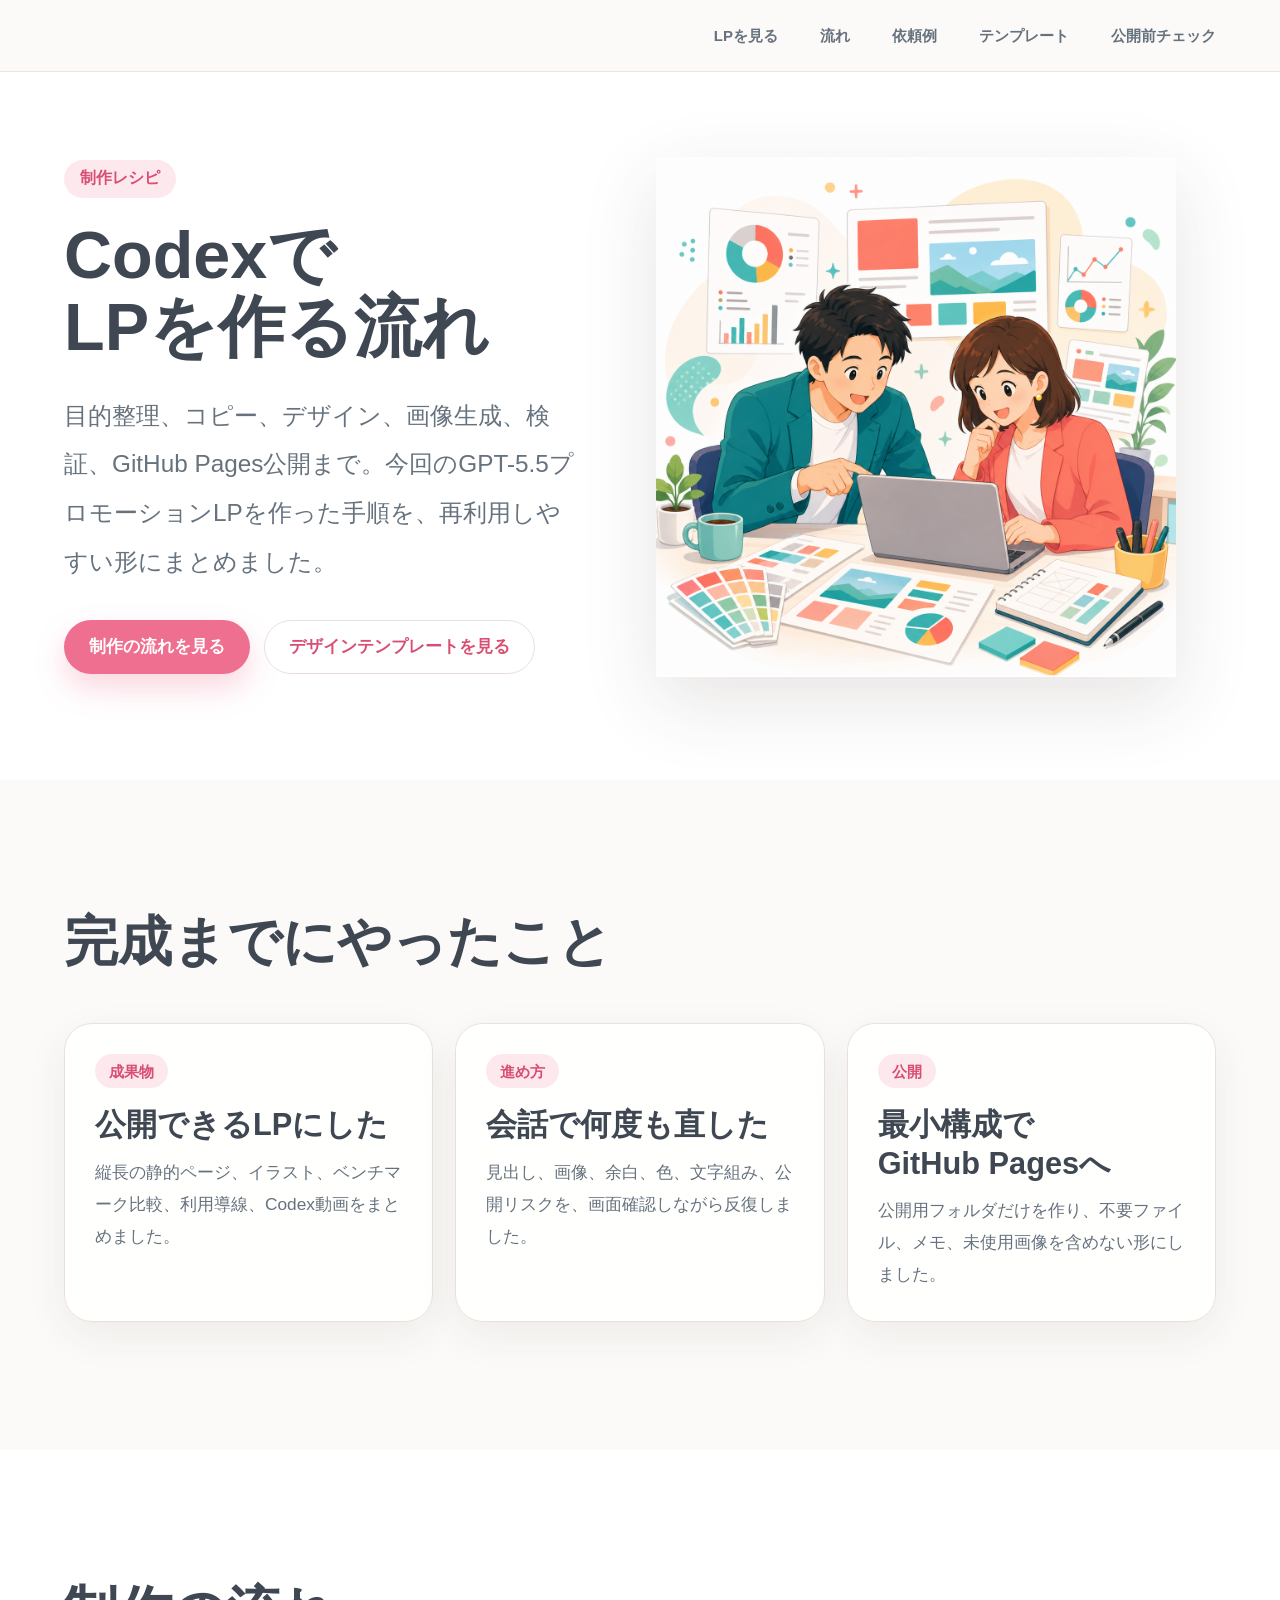
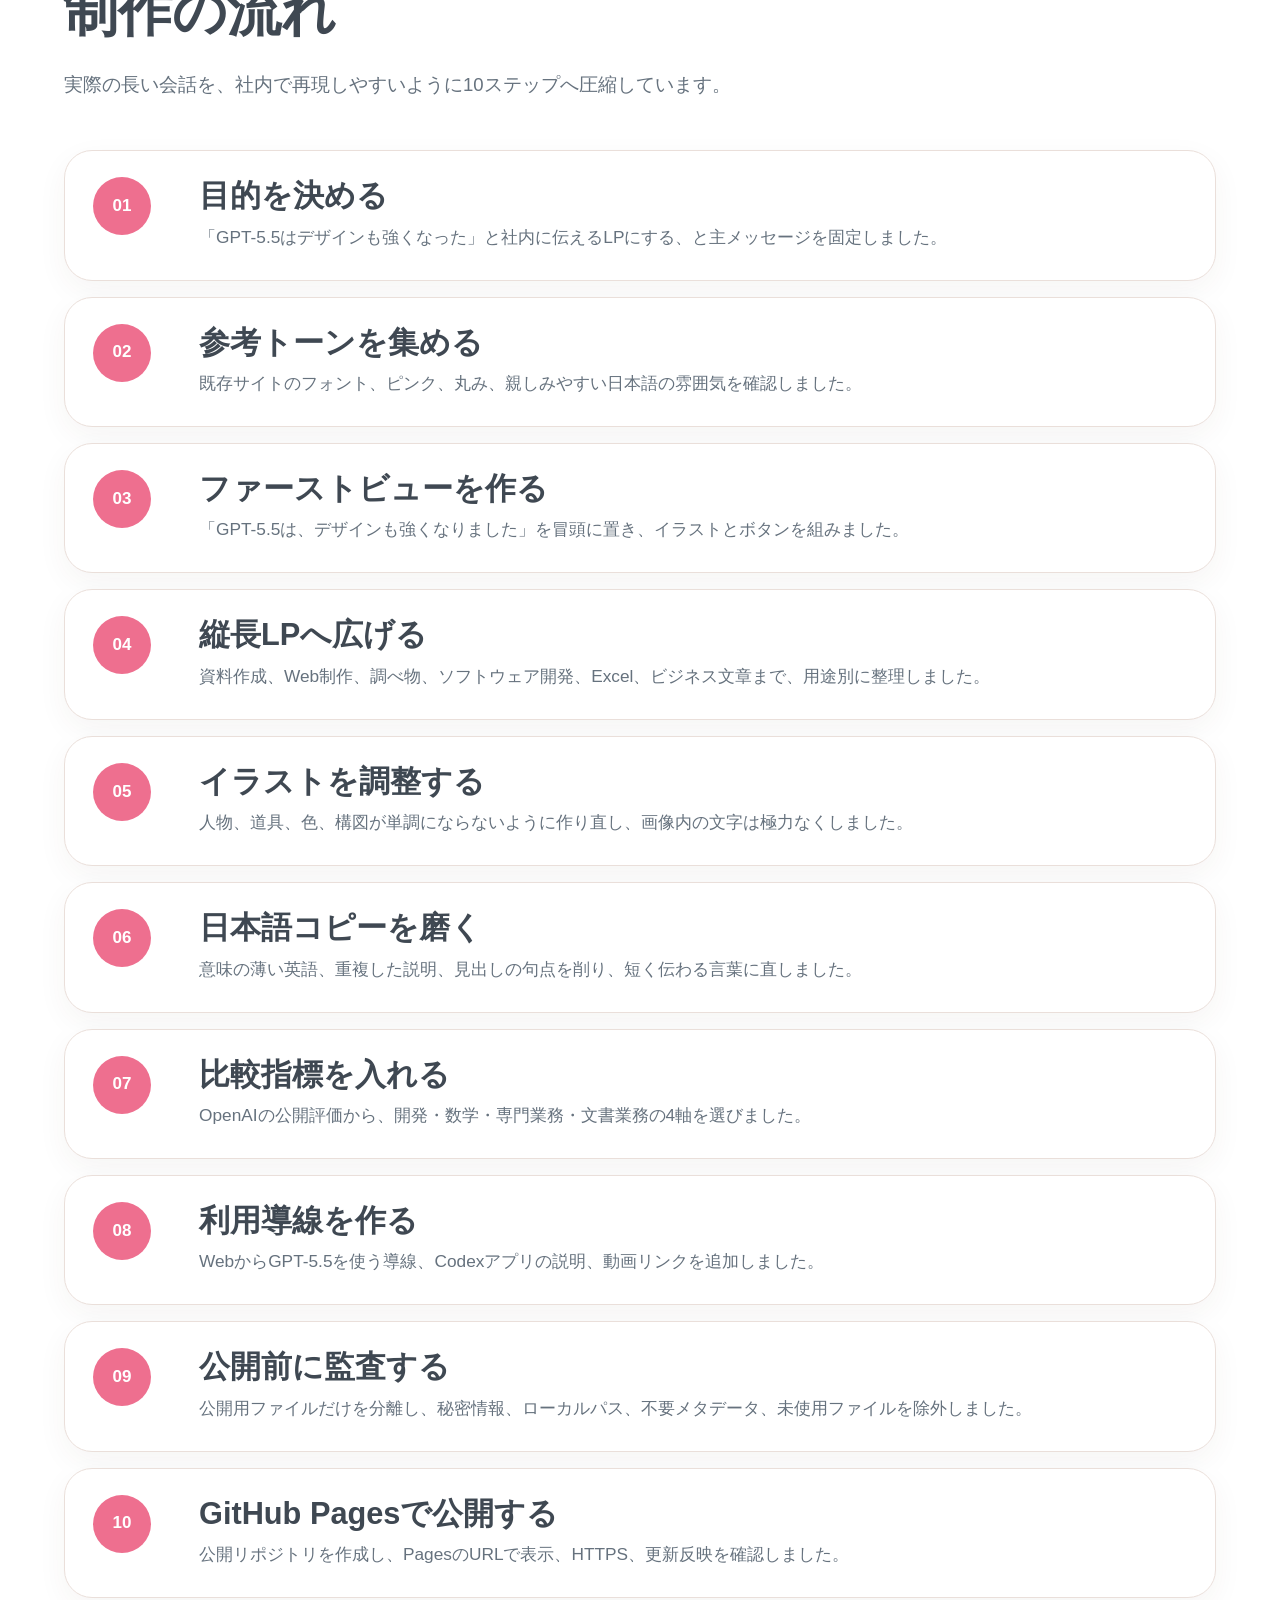
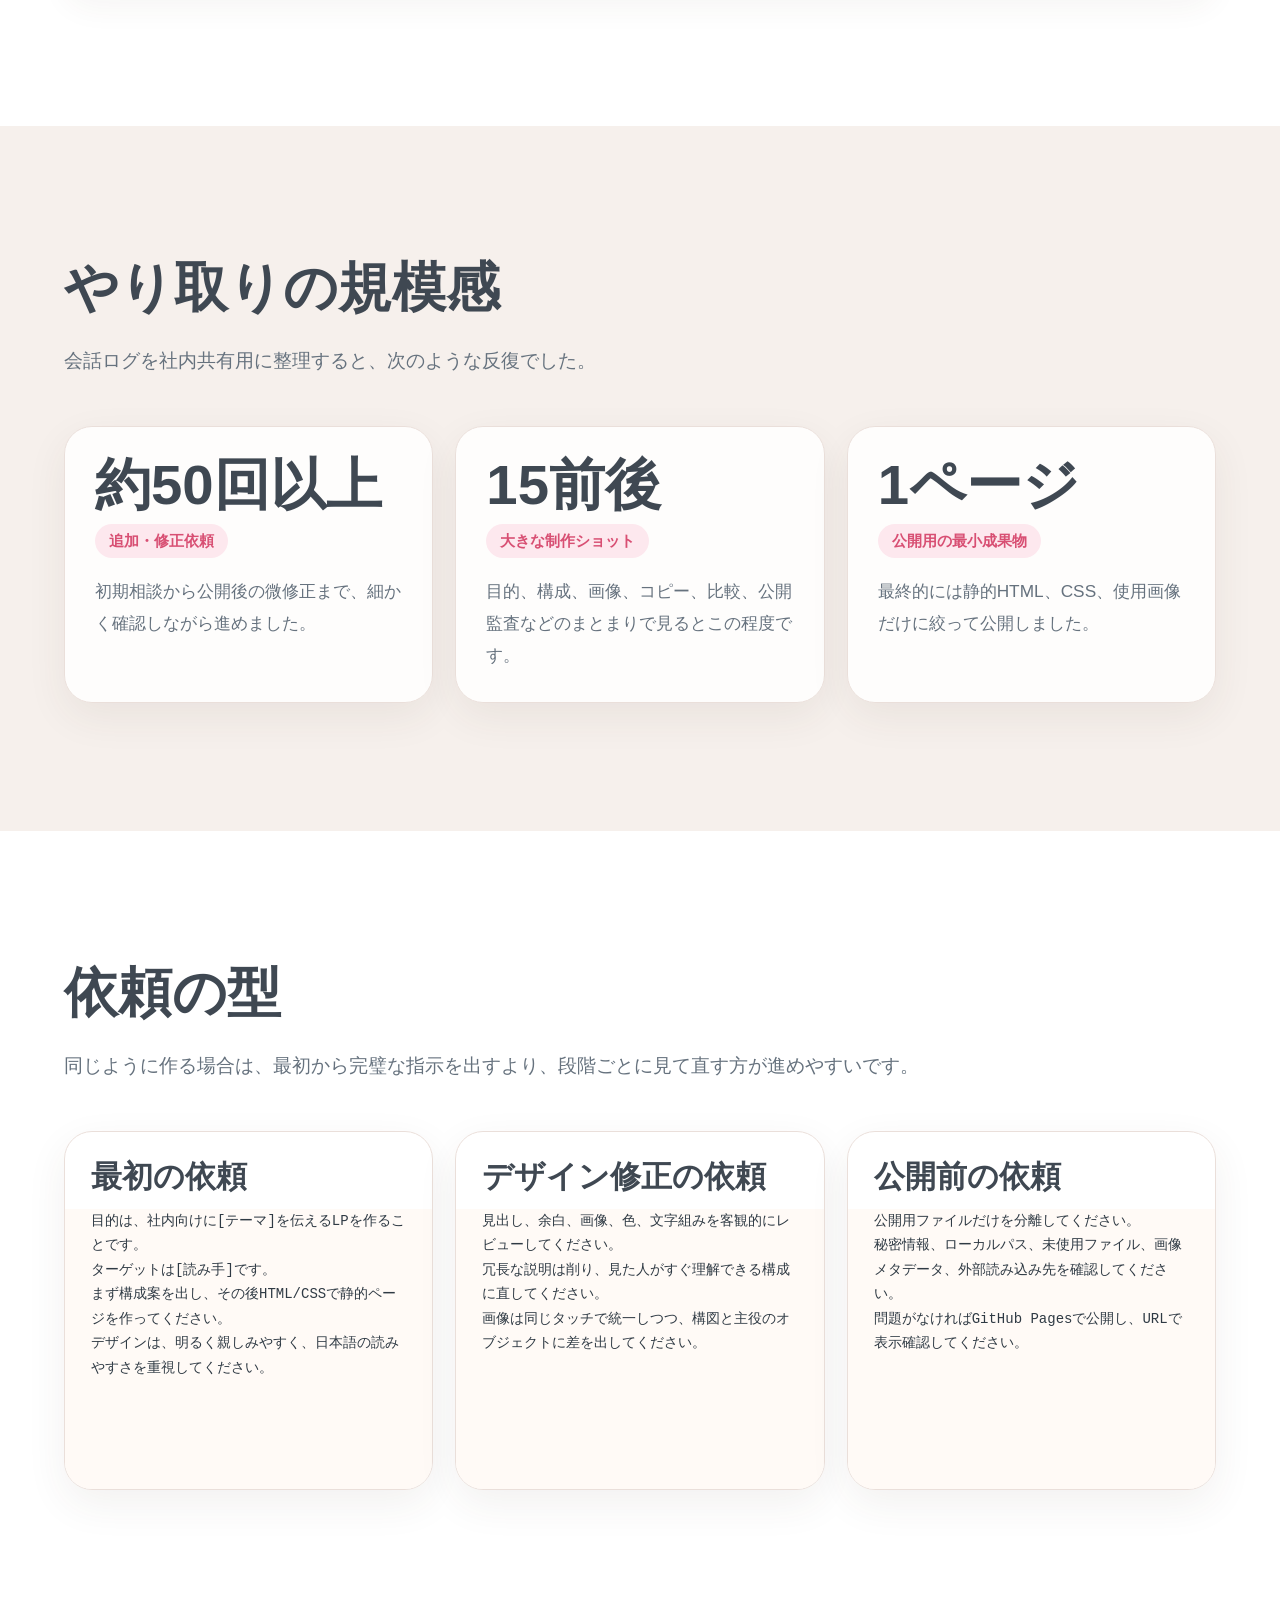
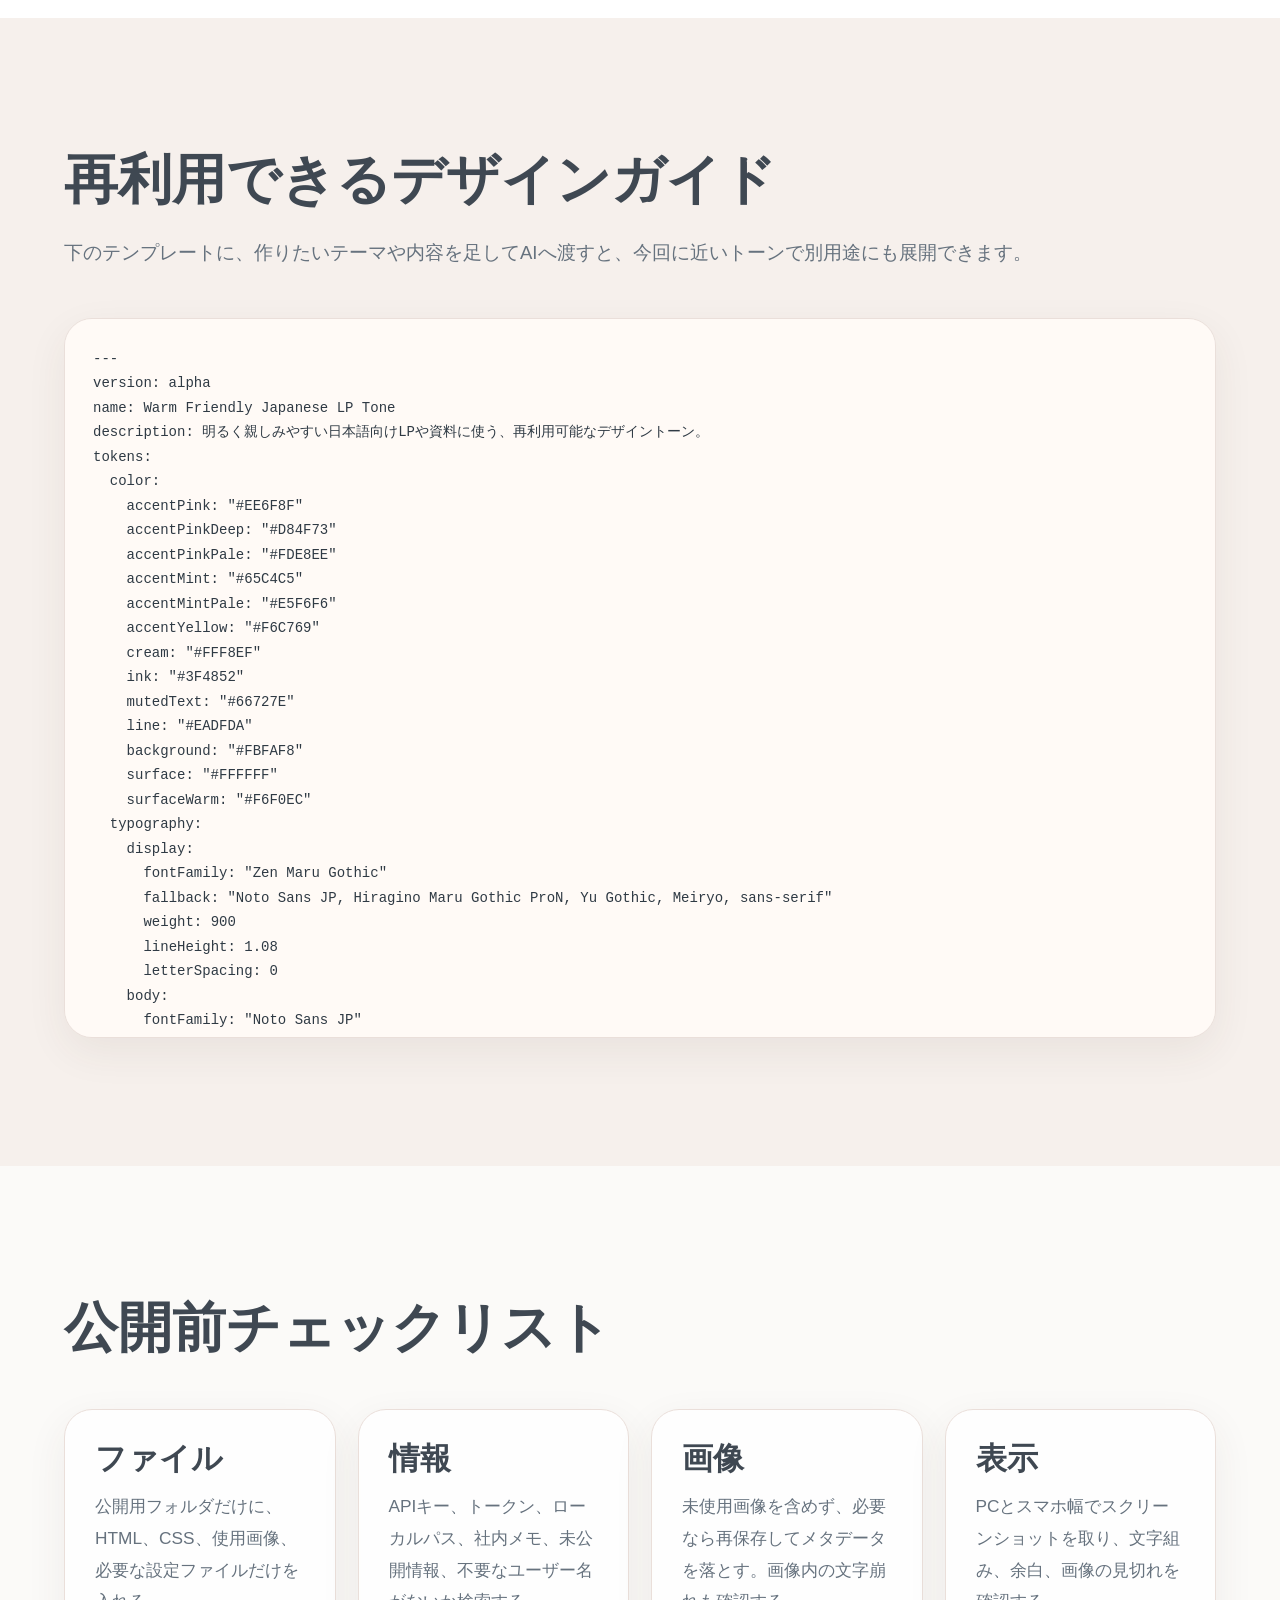
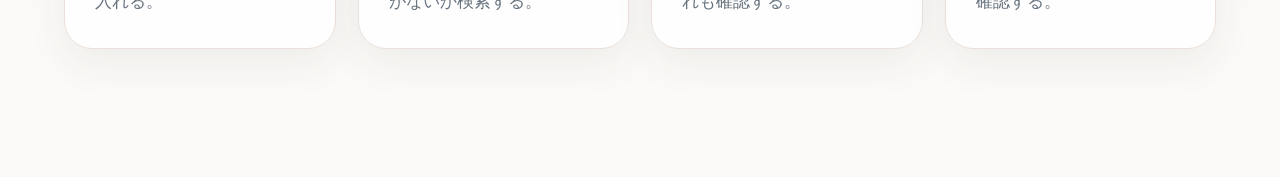
==== recipe.html @ e616a4a8 "Add production recipe page" ====
<!doctype html>
<html lang="ja">
  <head>
    <meta charset="utf-8" />
    <meta name="viewport" content="width=device-width, initial-scale=1" />
    <meta name="referrer" content="strict-origin-when-cross-origin" />
    <meta
      http-equiv="Content-Security-Policy"
      content="default-src 'self'; base-uri 'self'; object-src 'none'; script-src 'none'; style-src 'self' 'unsafe-inline' https://fonts.googleapis.com; font-src https://fonts.gstatic.com; img-src 'self' https://img.youtube.com data:; frame-src https://www.youtube-nocookie.com; connect-src 'none'; form-action 'none'; upgrade-insecure-requests"
    />
    <title>GPT-5.5 LP制作レシピ</title>
    <meta
      name="description"
      content="GPT-5.5のプロモーションLPをCodexで作った制作過程、依頼の流れ、再利用できるデザインガイドをまとめた社内共有用ページ。"
    />
    <link rel="preconnect" href="https://fonts.googleapis.com" />
    <link rel="preconnect" href="https://fonts.gstatic.com" crossorigin />
    <link
      href="https://fonts.googleapis.com/css2?family=Noto+Sans+JP:wght@400;500;700;900&family=Zen+Maru+Gothic:wght@500;700;900&display=swap"
      rel="stylesheet"
    />
    <link rel="stylesheet" href="./styles.css" />
  </head>
  <body class="recipe-page">
    <header class="site-header">
      <nav aria-label="主要ナビゲーション">
        <a href="./index.html">LPを見る</a>
        <a href="#flow">流れ</a>
        <a href="#prompts">依頼例</a>
        <a href="#template">テンプレート</a>
        <a href="#checklist">公開前チェック</a>
      </nav>
    </header>

    <main>
      <section class="recipe-hero">
        <div class="recipe-hero-copy">
          <span class="recipe-label">制作レシピ</span>
          <h1><span>Codexで</span><span>LPを作る流れ</span></h1>
          <p class="lead">
            目的整理、コピー、デザイン、画像生成、検証、GitHub Pages公開まで。今回のGPT-5.5プロモーションLPを作った手順を、再利用しやすい形にまとめました。
          </p>
          <div class="actions">
            <a class="button primary" href="#flow">制作の流れを見る</a>
            <a class="button secondary" href="#template">デザインテンプレートを見る</a>
          </div>
        </div>
        <div class="art-frame recipe-hero-art">
          <img src="./assets/gpt55-design-hero-anime-adventure-cleanbottom.png" alt="CodexでLP制作を進めるイメージ" />
        </div>
      </section>

      <section class="section recipe-summary">
        <div class="section-head">
          <h2><span class="heading-line">完成までに</span><span class="heading-line">やったこと</span></h2>
        </div>
        <div class="summary-grid">
          <article>
            <span>成果物</span>
            <h3>公開できるLPにした</h3>
            <p>縦長の静的ページ、イラスト、ベンチマーク比較、利用導線、Codex動画をまとめました。</p>
          </article>
          <article>
            <span>進め方</span>
            <h3>会話で何度も直した</h3>
            <p>見出し、画像、余白、色、文字組み、公開リスクを、画面確認しながら反復しました。</p>
          </article>
          <article>
            <span>公開</span>
            <h3>最小構成でGitHub Pagesへ</h3>
            <p>公開用フォルダだけを作り、不要ファイル、メモ、未使用画像を含めない形にしました。</p>
          </article>
        </div>
      </section>

      <section id="flow" class="section recipe-flow-section">
        <div class="section-head">
          <h2><span class="heading-line">制作の流れ</span></h2>
          <p>実際の長い会話を、社内で再現しやすいように10ステップへ圧縮しています。</p>
        </div>
        <ol class="flow-list">
          <li>
            <span>01</span>
            <div>
              <h3>目的を決める</h3>
              <p>「GPT-5.5はデザインも強くなった」と社内に伝えるLPにする、と主メッセージを固定しました。</p>
            </div>
          </li>
          <li>
            <span>02</span>
            <div>
              <h3>参考トーンを集める</h3>
              <p>既存サイトのフォント、ピンク、丸み、親しみやすい日本語の雰囲気を確認しました。</p>
            </div>
          </li>
          <li>
            <span>03</span>
            <div>
              <h3>ファーストビューを作る</h3>
              <p>「GPT-5.5は、デザインも強くなりました」を冒頭に置き、イラストとボタンを組みました。</p>
            </div>
          </li>
          <li>
            <span>04</span>
            <div>
              <h3>縦長LPへ広げる</h3>
              <p>資料作成、Web制作、調べ物、ソフトウェア開発、Excel、ビジネス文章まで、用途別に整理しました。</p>
            </div>
          </li>
          <li>
            <span>05</span>
            <div>
              <h3>イラストを調整する</h3>
              <p>人物、道具、色、構図が単調にならないように作り直し、画像内の文字は極力なくしました。</p>
            </div>
          </li>
          <li>
            <span>06</span>
            <div>
              <h3>日本語コピーを磨く</h3>
              <p>意味の薄い英語、重複した説明、見出しの句点を削り、短く伝わる言葉に直しました。</p>
            </div>
          </li>
          <li>
            <span>07</span>
            <div>
              <h3>比較指標を入れる</h3>
              <p>OpenAIの公開評価から、開発・数学・専門業務・文書業務の4軸を選びました。</p>
            </div>
          </li>
          <li>
            <span>08</span>
            <div>
              <h3>利用導線を作る</h3>
              <p>WebからGPT-5.5を使う導線、Codexアプリの説明、動画リンクを追加しました。</p>
            </div>
          </li>
          <li>
            <span>09</span>
            <div>
              <h3>公開前に監査する</h3>
              <p>公開用ファイルだけを分離し、秘密情報、ローカルパス、不要メタデータ、未使用ファイルを除外しました。</p>
            </div>
          </li>
          <li>
            <span>10</span>
            <div>
              <h3>GitHub Pagesで公開する</h3>
              <p>公開リポジトリを作成し、PagesのURLで表示、HTTPS、更新反映を確認しました。</p>
            </div>
          </li>
        </ol>
      </section>

      <section class="section shot-section">
        <div class="section-head">
          <h2><span class="heading-line">やり取りの</span><span class="heading-line">規模感</span></h2>
          <p>会話ログを社内共有用に整理すると、次のような反復でした。</p>
        </div>
        <div class="shot-grid">
          <article>
            <b>約50回以上</b>
            <span>追加・修正依頼</span>
            <p>初期相談から公開後の微修正まで、細かく確認しながら進めました。</p>
          </article>
          <article>
            <b>15前後</b>
            <span>大きな制作ショット</span>
            <p>目的、構成、画像、コピー、比較、公開監査などのまとまりで見るとこの程度です。</p>
          </article>
          <article>
            <b>1ページ</b>
            <span>公開用の最小成果物</span>
            <p>最終的には静的HTML、CSS、使用画像だけに絞って公開しました。</p>
          </article>
        </div>
      </section>

      <section id="prompts" class="section prompt-section">
        <div class="section-head">
          <h2><span class="heading-line">依頼の</span><span class="heading-line">型</span></h2>
          <p>同じように作る場合は、最初から完璧な指示を出すより、段階ごとに見て直す方が進めやすいです。</p>
        </div>
        <div class="prompt-grid">
          <article>
            <h3>最初の依頼</h3>
            <pre><code>目的は、社内向けに[テーマ]を伝えるLPを作ることです。
ターゲットは[読み手]です。
まず構成案を出し、その後HTML/CSSで静的ページを作ってください。
デザインは、明るく親しみやすく、日本語の読みやすさを重視してください。</code></pre>
          </article>
          <article>
            <h3>デザイン修正の依頼</h3>
            <pre><code>見出し、余白、画像、色、文字組みを客観的にレビューしてください。
冗長な説明は削り、見た人がすぐ理解できる構成に直してください。
画像は同じタッチで統一しつつ、構図と主役のオブジェクトに差を出してください。</code></pre>
          </article>
          <article>
            <h3>公開前の依頼</h3>
            <pre><code>公開用ファイルだけを分離してください。
秘密情報、ローカルパス、未使用ファイル、画像メタデータ、外部読み込み先を確認してください。
問題がなければGitHub Pagesで公開し、URLで表示確認してください。</code></pre>
          </article>
        </div>
      </section>

      <section id="template" class="section template-section">
        <div class="section-head">
          <h2><span class="heading-line">再利用できる</span><span class="heading-line">デザインガイド</span></h2>
          <p>下のテンプレートに、作りたいテーマや内容を足してAIへ渡すと、今回に近いトーンで別用途にも展開できます。</p>
        </div>
        <pre class="design-template"><code>---
version: alpha
name: Warm Friendly Japanese LP Tone
description: 明るく親しみやすい日本語向けLPや資料に使う、再利用可能なデザイントーン。
tokens:
  color:
    accentPink: "#EE6F8F"
    accentPinkDeep: "#D84F73"
    accentPinkPale: "#FDE8EE"
    accentMint: "#65C4C5"
    accentMintPale: "#E5F6F6"
    accentYellow: "#F6C769"
    cream: "#FFF8EF"
    ink: "#3F4852"
    mutedText: "#66727E"
    line: "#EADFDA"
    background: "#FBFAF8"
    surface: "#FFFFFF"
    surfaceWarm: "#F6F0EC"
  typography:
    display:
      fontFamily: "Zen Maru Gothic"
      fallback: "Noto Sans JP, Hiragino Maru Gothic ProN, Yu Gothic, Meiryo, sans-serif"
      weight: 900
      lineHeight: 1.08
      letterSpacing: 0
    body:
      fontFamily: "Noto Sans JP"
      fallback: "Hiragino Kaku Gothic ProN, Yu Gothic, Meiryo, sans-serif"
      weight: 500
      lineHeight: 1.85
      letterSpacing: 0
  shape:
    superellipse:
      description: "角丸長方形ではなく、四隅がなめらかに丸く膨らむスーパー楕円を使う。"
      clipPath: "M .38 0 L .62 0 C .84 0 1 .16 1 .38 L 1 .62 C 1 .84 .84 1 .62 1 L .38 1 C .16 1 0 .84 0 .62 L 0 .38 C 0 .16 .16 0 .38 0 Z"
    cardRadius: "26px"
    pillRadius: "999px"
  spacing:
    sectionY: "96px-132px"
    desktopX: "56px-72px"
    mobileX: "20px"
components:
  buttonPrimary:
    background: "{tokens.color.accentPink}"
    text: "#FFFFFF"
    shape: "pill"
    tone: "明るく押しやすい。影は薄いピンクで柔らかく。"
  buttonSecondary:
    background: "{tokens.color.surface}"
    text: "{tokens.color.accentPinkDeep}"
    border: "{tokens.color.line}"
    shape: "pill"
  card:
    background: "rgba(255,255,255,0.78)"
    border: "1px solid rgba(234,223,218,0.9)"
    radius: "{tokens.shape.cardRadius}"
    shadow: "薄く、紙面が浮く程度"
---

# Warm Friendly Japanese LP Tone

## Purpose

このデザインは、専門的な内容を、社内や顧客に「見てみたい」「使ってみたい」と思ってもらうためのもの。
主役は技術や機能そのものではなく、読み手にとって何が楽になるか、何ができるようになるかに置く。

## Visual Direction

- 明るい白背景を基本に、ピンク、ミント、やわらかい黄色、チャコールを組み合わせる。
- ピンクだけで甘くなりすぎないよう、ミントとチャコールで締める。
- ダークテーマ、青紫グラデーション、硬いSaaS風、過度な高級感は避ける。
- かわいさは丸み、余白、親しみやすいイラストで出す。装飾を増やしてごまかさない。

## Typography

- 見出しは Zen Maru Gothic を使う。太く、丸く、読みやすく。
- 本文は Noto Sans JP を使う。小さくしすぎず、投影でも読めるサイズにする。
- 文字間は詰めない。letter-spacing: 0 を基本にする。
- 見出しに句点は付けない。読点は意味の区切りとして必要な場合だけ使う。
- 日本語見出しが1文字だけ改行されないよう、意味単位で改行を制御する。

## Layout

- 1セクション1メッセージ。見出しで伝わるなら本文は短くする。
- 本文は見出しの繰り返しにせず、具体例や補足だけを書く。
- 画像と文章は交互に配置し、すべて同じ構図にしない。
- カードは比較、手順、機能一覧など、構造化が必要な場所だけに使う。

## Shapes

- 主要ビジュアルや画像枠はスーパー楕円で切り抜く。
- 切り抜きで顔、手、PC、主役オブジェクトが欠けないよう、画像側に余白を持たせる。
- 通常カードは26px前後の角丸。ボタンとラベルはピル型。

## Illustration

- 日本のファミリー向けTVアニメに近い、丸みのある商業イラストにする。
- 特定作品、特定キャラクター、既存IPの絵柄やロゴはコピーしない。
- 人物は少しデフォルメし、表情は明るく、目はシンプルで親しみやすく。
- PCや資料などの道具は物理的に自然に描く。
- 画像内の文字は入れない。情報はHTML側のテキストで伝える。
- 1枚の中に小物を詰め込みすぎず、主役のオブジェクトを大きく見せる。

## Copywriting

- 「すごい」ではなく、読み手の仕事や生活がどう楽になるかを書く。
- 意味の薄い英語ラベルは避け、UI上の表示は原則日本語にする。
- 同じ内容をラベル、見出し、本文で繰り返さない。
- 専門用語は、必要な場合だけ短く説明する。

## Accessibility

- ピンク文字は白背景に小さく置かない。重要な文字は ink を使う。
- ボタンは十分な高さと余白を持たせる。
- モバイルで見出しがはみ出さないか、必ずスクリーンショットで確認する。</code></pre>
      </section>

      <section id="checklist" class="section checklist-section">
        <div class="section-head">
          <h2><span class="heading-line">公開前</span><span class="heading-line">チェックリスト</span></h2>
        </div>
        <div class="check-grid">
          <article>
            <h3>ファイル</h3>
            <p>公開用フォルダだけに、HTML、CSS、使用画像、必要な設定ファイルだけを入れる。</p>
          </article>
          <article>
            <h3>情報</h3>
            <p>APIキー、トークン、ローカルパス、社内メモ、未公開情報、不要なユーザー名がないか検索する。</p>
          </article>
          <article>
            <h3>画像</h3>
            <p>未使用画像を含めず、必要なら再保存してメタデータを落とす。画像内の文字崩れも確認する。</p>
          </article>
          <article>
            <h3>表示</h3>
            <p>PCとスマホ幅でスクリーンショットを取り、文字組み、余白、画像の見切れを確認する。</p>
          </article>
        </div>
      </section>
    </main>
  </body>
</html>
---- styles.css ----
:root {
  --pink: #ee6f8f;
  --pink-deep: #d84f73;
  --pink-pale: #fde8ee;
  --mint: #65c4c5;
  --mint-pale: #e5f6f6;
  --cream: #fff8ef;
  --yellow: #f6c769;
  --ink: #3f4852;
  --muted: #66727e;
  --line: #eadfda;
  --bg: #fbfaf8;
  --surface: #ffffff;
  --surface-warm: #f6f0ec;
  --shadow: 0 24px 70px rgba(69, 54, 48, 0.13);
  --display: "Zen Maru Gothic", "Noto Sans JP", "Hiragino Maru Gothic ProN", "Yu Gothic", Meiryo, sans-serif;
  --sans: "Noto Sans JP", "Hiragino Kaku Gothic ProN", "Yu Gothic", Meiryo, sans-serif;
}

* {
  box-sizing: border-box;
}

html {
  scroll-behavior: smooth;
}

body {
  margin: 0;
  overflow-x: hidden;
  color: var(--ink);
  background: var(--bg);
  font-family: var(--sans);
  font-size: 17px;
  line-height: 1.8;
}

.svg-defs {
  position: absolute;
  width: 0;
  height: 0;
  overflow: hidden;
}

a {
  color: inherit;
  text-decoration: none;
}

h1,
h2,
h3,
p {
  margin-top: 0;
}

h1,
h2,
h3,
.button,
.eyebrow {
  font-family: var(--display);
}

h1 {
  margin-bottom: 28px;
  font-size: clamp(48px, 5.2vw, 76px);
  line-height: 1.08;
  letter-spacing: 0;
  font-weight: 900;
}

h1 span {
  display: block;
  white-space: nowrap;
}

.heading-line {
  display: inline-block;
  white-space: nowrap;
}

h2 {
  margin-bottom: 22px;
  font-size: clamp(34px, 4.2vw, 58px);
  line-height: 1.25;
  letter-spacing: 0;
  font-weight: 900;
  text-wrap: balance;
}

h3 {
  margin-bottom: 12px;
  font-size: clamp(26px, 2.8vw, 40px);
  line-height: 1.25;
  font-weight: 900;
  text-wrap: balance;
}

.site-header {
  position: fixed;
  z-index: 10;
  inset: 0 0 auto;
  min-height: 72px;
  display: flex;
  align-items: center;
  justify-content: flex-end;
  padding: 16px clamp(22px, 5vw, 72px);
  border-bottom: 1px solid rgba(234, 223, 218, 0.82);
  background: rgba(251, 250, 248, 0.9);
  backdrop-filter: blur(18px);
}

.site-header nav {
  display: flex;
  align-items: center;
}

.site-header nav {
  gap: clamp(22px, 3.4vw, 42px);
  color: var(--muted);
  font-size: 15px;
  font-weight: 700;
}

.hero {
  min-height: min(820px, 92vh);
  display: grid;
  grid-template-columns: minmax(0, 0.96fr) minmax(420px, 1.04fr);
  gap: clamp(42px, 7vw, 96px);
  align-items: center;
  padding: 126px clamp(24px, 5vw, 72px) 72px;
  background: var(--surface);
}

.hero-copy {
  max-width: 760px;
}

.eyebrow {
  margin-bottom: 16px;
  color: var(--pink-deep);
  font-size: 14px;
  font-weight: 900;
  letter-spacing: 0;
}

.lead {
  max-width: 680px;
  margin-bottom: 0;
  color: var(--muted);
  font-size: clamp(20px, 1.9vw, 25px);
  line-height: 2;
  font-weight: 500;
}

.actions {
  display: flex;
  flex-wrap: wrap;
  gap: 14px;
  margin-top: 34px;
}

.button {
  min-height: 54px;
  display: inline-flex;
  align-items: center;
  justify-content: center;
  padding: 0 24px;
  border-radius: 999px;
  border: 1px solid transparent;
  font-weight: 900;
}

.primary {
  color: #fff;
  background: var(--pink);
  box-shadow: 0 14px 30px rgba(238, 111, 143, 0.28);
}

.secondary {
  color: var(--pink-deep);
  background: #fff;
  border-color: var(--line);
}

.hero-visual {
  position: relative;
  display: grid;
  place-items: center;
  min-height: 520px;
}

.art-frame {
  position: relative;
  overflow: hidden;
  clip-path: url("#squircle");
  background:
    radial-gradient(circle at 20% 18%, rgba(255, 255, 255, 0.95) 0 13%, transparent 14%),
    linear-gradient(135deg, var(--pink-pale), var(--mint-pale) 56%, var(--cream));
  box-shadow: var(--shadow);
}

.hero-frame {
  width: min(560px, 100%);
  aspect-ratio: 1;
  box-shadow: 0 22px 64px rgba(69, 54, 48, 0.16);
}

.art-frame img {
  width: 100%;
  height: 100%;
  display: block;
  object-fit: cover;
}

.section {
  padding: clamp(84px, 10vw, 132px) clamp(24px, 5vw, 72px);
  scroll-margin-top: 84px;
}

.section-head {
  max-width: 980px;
}

.section-head p,
.design-cards p,
.work-grid p,
.benchmark-card p,
.start-section p,
.start-card p,
.video-copy p {
  color: var(--muted);
  font-size: clamp(17px, 1.45vw, 21px);
  line-height: 1.9;
}

.design-section {
  background: var(--surface);
}

.showcase-grid {
  display: grid;
  gap: 22px;
  margin-top: 52px;
}

.showcase-grid article,
.work-grid article,
.benchmark-card {
  border: 1px solid var(--line);
  background: var(--surface);
  box-shadow: 0 14px 42px rgba(69, 54, 48, 0.07);
}

.showcase-grid article {
  display: grid;
  grid-template-columns: minmax(0, 0.72fr) minmax(420px, 1fr);
  gap: clamp(28px, 5vw, 68px);
  align-items: center;
  height: clamp(430px, 36vw, 500px);
  padding: clamp(28px, 4vw, 48px);
  border-radius: 30px;
}

.showcase-copy {
  align-self: stretch;
  display: flex;
  flex-direction: column;
  justify-content: center;
  align-items: flex-start;
}

.showcase-grid article:nth-child(even) .showcase-copy {
  order: 2;
}

.showcase-grid article:nth-child(even) .art-frame {
  order: 1;
}

.showcase-grid .art-frame {
  width: 100%;
  height: clamp(258px, 25vw, 338px);
  aspect-ratio: 16 / 10;
  align-self: center;
}

.showcase-copy > span,
.work-grid article > span {
  display: inline-flex;
  align-items: center;
  min-height: 42px;
  margin-bottom: 26px;
  padding: 0 18px;
  border-radius: 999px;
  color: var(--pink-deep);
  background: var(--pink-pale);
  font-family: var(--display);
  font-size: 18px;
  font-weight: 900;
}

.showcase-grid article:nth-child(2) .showcase-copy > span,
.work-grid article:nth-child(2) > span,
.work-grid article:nth-child(4) > span {
  color: #2f7779;
  background: var(--mint-pale);
}

.work-grid article:nth-child(3) > span {
  color: #8a6415;
  background: #fff1cf;
}

.work-grid article:nth-child(1) > span {
  color: #5266a8;
  background: #eef1ff;
}

.work-grid article:nth-child(4) > span {
  color: #87579b;
  background: #f4eaff;
}

.work-section {
  background: var(--bg);
}

.work-grid {
  display: grid;
  grid-template-columns: repeat(2, minmax(0, 1fr));
  gap: 22px;
  margin-top: 52px;
}

.work-grid article {
  min-height: 520px;
  padding: 24px 26px 30px;
  border-radius: 30px;
}

.card-art {
  aspect-ratio: 16 / 10;
  margin-bottom: 26px;
  box-shadow: 0 14px 30px rgba(69, 54, 48, 0.08);
}

.work-grid h3 {
  font-size: clamp(30px, 3.4vw, 48px);
}

.benchmark-section {
  background: var(--surface-warm);
}

.benchmark-layout {
  display: grid;
  grid-template-columns: repeat(2, minmax(0, 1fr));
  gap: 18px;
  margin-top: 52px;
}

.benchmark-card {
  padding: 30px;
  border-radius: 26px;
}

.benchmark-card h3 {
  font-size: clamp(28px, 3vw, 42px);
}

.benchmark-card p {
  min-height: 40px;
}

.bar-list {
  display: grid;
  gap: 18px;
  margin-top: 28px;
}

.bar-list div {
  display: grid;
  grid-template-columns: minmax(130px, 1fr) 70px;
  gap: 12px;
  align-items: center;
}

.bar-list span,
.bar-list b {
  font-family: var(--display);
  font-weight: 900;
}

.bar-list b {
  text-align: right;
  color: var(--pink-deep);
}

.bar-list i {
  grid-column: 1 / -1;
  height: 17px;
  display: block;
  border-radius: 999px;
  background:
    linear-gradient(90deg, var(--pink) 0 calc(var(--score) * 1%), transparent calc(var(--score) * 1%)),
    var(--pink-pale);
}

.benchmark-card:nth-child(2) .bar-list i {
  background:
    linear-gradient(90deg, var(--mint) 0 calc(var(--score) * 1%), transparent calc(var(--score) * 1%)),
    var(--mint-pale);
}

.benchmark-card:nth-child(3) .bar-list i {
  background:
    linear-gradient(90deg, var(--yellow) 0 calc(var(--score) * 1%), transparent calc(var(--score) * 1%)),
    #fff1cf;
}

.benchmark-card:nth-child(4) .bar-list i {
  background:
    linear-gradient(90deg, var(--ink) 0 calc(var(--score) * 1%), transparent calc(var(--score) * 1%)),
    #edf1f4;
}

.source-note {
  max-width: 1040px;
  margin: 32px 0 0;
  color: var(--muted);
  font-size: 13px;
  line-height: 1.8;
}

.start-section {
  background:
    linear-gradient(135deg, rgba(253, 232, 238, 0.82), rgba(229, 246, 246, 0.78)),
    var(--surface);
}

.start-head {
  max-width: 960px;
}

.start-grid {
  display: grid;
  grid-template-columns: repeat(2, minmax(0, 1fr));
  gap: 22px;
  margin-top: 50px;
}

.start-card,
.video-panel {
  border: 1px solid rgba(234, 223, 218, 0.9);
  background: rgba(255, 255, 255, 0.78);
  box-shadow: 0 16px 48px rgba(69, 54, 48, 0.08);
}

.start-card {
  min-height: 360px;
  display: flex;
  flex-direction: column;
  align-items: flex-start;
  padding: clamp(28px, 4vw, 46px);
  border-radius: 30px;
}

.start-card span {
  display: inline-flex;
  align-items: center;
  min-height: 38px;
  margin-bottom: 24px;
  padding: 0 16px;
  border-radius: 999px;
  color: var(--pink-deep);
  background: var(--pink-pale);
  font-family: var(--display);
  font-size: 16px;
  font-weight: 900;
}

.codex-card span {
  color: #2f7779;
  background: var(--mint-pale);
}

.start-card h3 {
  font-size: clamp(32px, 3.8vw, 52px);
}

.start-card p {
  margin-bottom: 30px;
}

.start-card .button {
  margin-top: auto;
}

.video-panel {
  display: grid;
  grid-template-columns: minmax(280px, 0.74fr) minmax(420px, 1fr);
  gap: clamp(26px, 4vw, 52px);
  align-items: center;
  margin-top: 22px;
  padding: clamp(24px, 4vw, 42px);
  border-radius: 34px;
}

.video-copy h3 {
  font-size: clamp(30px, 3.4vw, 46px);
}

.video-frame {
  position: relative;
  overflow: hidden;
  aspect-ratio: 16 / 9;
  border-radius: 28px;
  background: #fff;
  box-shadow: 0 16px 42px rgba(69, 54, 48, 0.12);
}

.video-frame iframe {
  width: 100%;
  height: 100%;
  display: block;
}

.video-cover {
  position: absolute;
  inset: 0;
  display: none;
  place-items: center;
  padding: 24px;
  color: #fff;
  background:
    linear-gradient(135deg, rgba(238, 111, 143, 0.38), rgba(101, 196, 197, 0.28)),
    url("https://img.youtube.com/vi/mKOLbleaHJU/hqdefault.jpg") center / cover;
  font-family: var(--display);
  font-size: clamp(19px, 2vw, 28px);
  font-weight: 900;
  text-align: center;
}

.file-preview .video-cover {
  display: grid;
}

.video-button {
  margin-top: 18px;
}

.video-cover::before {
  content: "";
  position: absolute;
  width: 70px;
  height: 70px;
  border-radius: 999px;
  background: rgba(255, 255, 255, 0.24);
  box-shadow: 0 16px 34px rgba(63, 72, 82, 0.24);
  transform: translateY(-30px);
}

.video-cover::after {
  content: "";
  position: absolute;
  width: 0;
  height: 0;
  border-top: 13px solid transparent;
  border-bottom: 13px solid transparent;
  border-left: 20px solid #fff;
  transform: translate(4px, -30px);
}

.video-cover span {
  position: relative;
  z-index: 1;
  margin-top: 104px;
  padding: 10px 18px;
  border-radius: 999px;
  background: rgba(63, 72, 82, 0.28);
  backdrop-filter: blur(12px);
}

.start-section p:last-child {
  margin-bottom: 0;
}

.recipe-page {
  background: var(--surface);
}

.recipe-hero {
  min-height: min(780px, 88vh);
  display: grid;
  grid-template-columns: minmax(0, 0.92fr) minmax(420px, 1fr);
  gap: clamp(34px, 6vw, 86px);
  align-items: center;
  padding: 126px clamp(24px, 5vw, 72px) 72px;
  background: var(--surface);
}

.recipe-hero-copy {
  max-width: 760px;
}

.recipe-label {
  display: inline-flex;
  align-items: center;
  min-height: 38px;
  margin-bottom: 22px;
  padding: 0 16px;
  border-radius: 999px;
  color: var(--pink-deep);
  background: var(--pink-pale);
  font-family: var(--display);
  font-size: 16px;
  font-weight: 900;
}

.recipe-hero-art {
  width: min(520px, 100%);
  aspect-ratio: 1;
}

.recipe-summary {
  background: var(--bg);
}

.summary-grid,
.shot-grid,
.prompt-grid,
.check-grid {
  display: grid;
  gap: 22px;
  margin-top: 48px;
}

.summary-grid {
  grid-template-columns: repeat(3, minmax(0, 1fr));
}

.summary-grid article,
.shot-grid article,
.prompt-grid article,
.check-grid article {
  border: 1px solid var(--line);
  border-radius: 28px;
  background: rgba(255, 255, 255, 0.84);
  box-shadow: 0 14px 42px rgba(69, 54, 48, 0.07);
}

.summary-grid article,
.shot-grid article,
.check-grid article {
  padding: 30px;
}

.summary-grid span,
.shot-grid span {
  display: inline-flex;
  align-items: center;
  min-height: 34px;
  margin-bottom: 18px;
  padding: 0 14px;
  border-radius: 999px;
  color: var(--pink-deep);
  background: var(--pink-pale);
  font-family: var(--display);
  font-size: 15px;
  font-weight: 900;
}

.summary-grid h3,
.shot-grid h3,
.check-grid h3 {
  font-size: clamp(24px, 2.4vw, 34px);
}

.recipe-flow-section {
  background: var(--surface);
}

.flow-list {
  display: grid;
  gap: 16px;
  margin: 48px 0 0;
  padding: 0;
  list-style: none;
}

.flow-list li {
  display: grid;
  grid-template-columns: 82px minmax(0, 1fr);
  gap: 24px;
  align-items: start;
  padding: 26px 28px;
  border: 1px solid var(--line);
  border-radius: 28px;
  background: #fff;
  box-shadow: 0 10px 30px rgba(69, 54, 48, 0.05);
}

.flow-list li > span {
  display: grid;
  place-items: center;
  width: 58px;
  height: 58px;
  border-radius: 999px;
  color: #fff;
  background: var(--pink);
  font-family: var(--display);
  font-weight: 900;
}

.flow-list h3 {
  margin-bottom: 6px;
  font-size: clamp(23px, 2.4vw, 32px);
}

.flow-list p,
.summary-grid p,
.shot-grid p,
.prompt-grid p,
.check-grid p {
  margin-bottom: 0;
  color: var(--muted);
  font-size: clamp(16px, 1.35vw, 19px);
  line-height: 1.85;
}

.shot-section,
.template-section {
  background: var(--surface-warm);
}

.shot-grid {
  grid-template-columns: repeat(3, minmax(0, 1fr));
}

.shot-grid b {
  display: block;
  margin-bottom: 10px;
  color: var(--ink);
  font-family: var(--display);
  font-size: clamp(36px, 4.4vw, 58px);
  line-height: 1;
}

.prompt-section {
  background: var(--surface);
}

.prompt-grid {
  grid-template-columns: repeat(3, minmax(0, 1fr));
}

.prompt-grid article {
  overflow: hidden;
}

.prompt-grid h3 {
  padding: 26px 26px 0;
  font-size: clamp(24px, 2.4vw, 34px);
}

.prompt-grid pre,
.design-template {
  overflow: auto;
  margin: 0;
  color: #2f3a44;
  background: #fffaf6;
  font-size: 14px;
  line-height: 1.75;
  white-space: pre-wrap;
}

.prompt-grid pre {
  min-height: 280px;
  padding: 0 26px 28px;
}

.design-template {
  max-height: 720px;
  margin-top: 48px;
  padding: 28px;
  border: 1px solid var(--line);
  border-radius: 28px;
  box-shadow: 0 14px 42px rgba(69, 54, 48, 0.07);
}

.checklist-section {
  background: var(--bg);
}

.check-grid {
  grid-template-columns: repeat(4, minmax(0, 1fr));
}

@media (max-width: 980px) {
  .site-header nav {
    display: none;
  }

  .recipe-hero,
  .hero {
    grid-template-columns: 1fr;
  }

  .hero-visual {
    min-height: 0;
  }

  .showcase-grid article,
  .start-grid,
  .video-panel,
  .benchmark-layout,
  .summary-grid,
  .shot-grid,
  .prompt-grid,
  .check-grid {
    grid-template-columns: 1fr;
  }

  .showcase-grid article {
    height: auto;
  }

  .showcase-grid .art-frame {
    height: auto;
  }

  .showcase-grid article:nth-child(even) .showcase-copy,
  .showcase-grid article:nth-child(even) .art-frame {
    order: initial;
  }
}

@media (max-width: 640px) {
  body {
    font-size: 16px;
  }

  .site-header {
    min-height: 64px;
  }

  .hero,
  .section {
    padding-left: 20px;
    padding-right: 20px;
  }

  .hero {
    min-height: auto;
    padding-top: 94px;
  }

  .recipe-hero {
    min-height: auto;
    padding-top: 94px;
  }

  h1 {
    font-size: clamp(38px, 10vw, 43px);
    line-height: 1.16;
  }

  h2 {
    font-size: 32px;
    line-height: 1.35;
  }

  h3 {
    font-size: 26px;
  }

  .lead {
    font-size: 18px;
    line-height: 1.85;
  }

  .actions,
  .button {
    width: 100%;
  }

  .hero-frame {
    width: 100%;
  }

  .work-grid {
    grid-template-columns: 1fr;
  }

  .work-grid article {
    min-height: auto;
    padding: 18px 18px 26px;
  }

  .showcase-grid article {
    padding: 20px;
  }

  .flow-list li {
    grid-template-columns: 1fr;
    gap: 14px;
    padding: 22px;
  }

  .prompt-grid pre,
  .design-template {
    font-size: 13px;
  }

  .showcase-copy > span,
  .work-grid article > span {
    min-height: 36px;
    margin-bottom: 18px;
    padding: 0 14px;
    font-size: 15px;
  }

  .bar-list div {
    grid-template-columns: minmax(0, 1fr) 62px;
  }
}
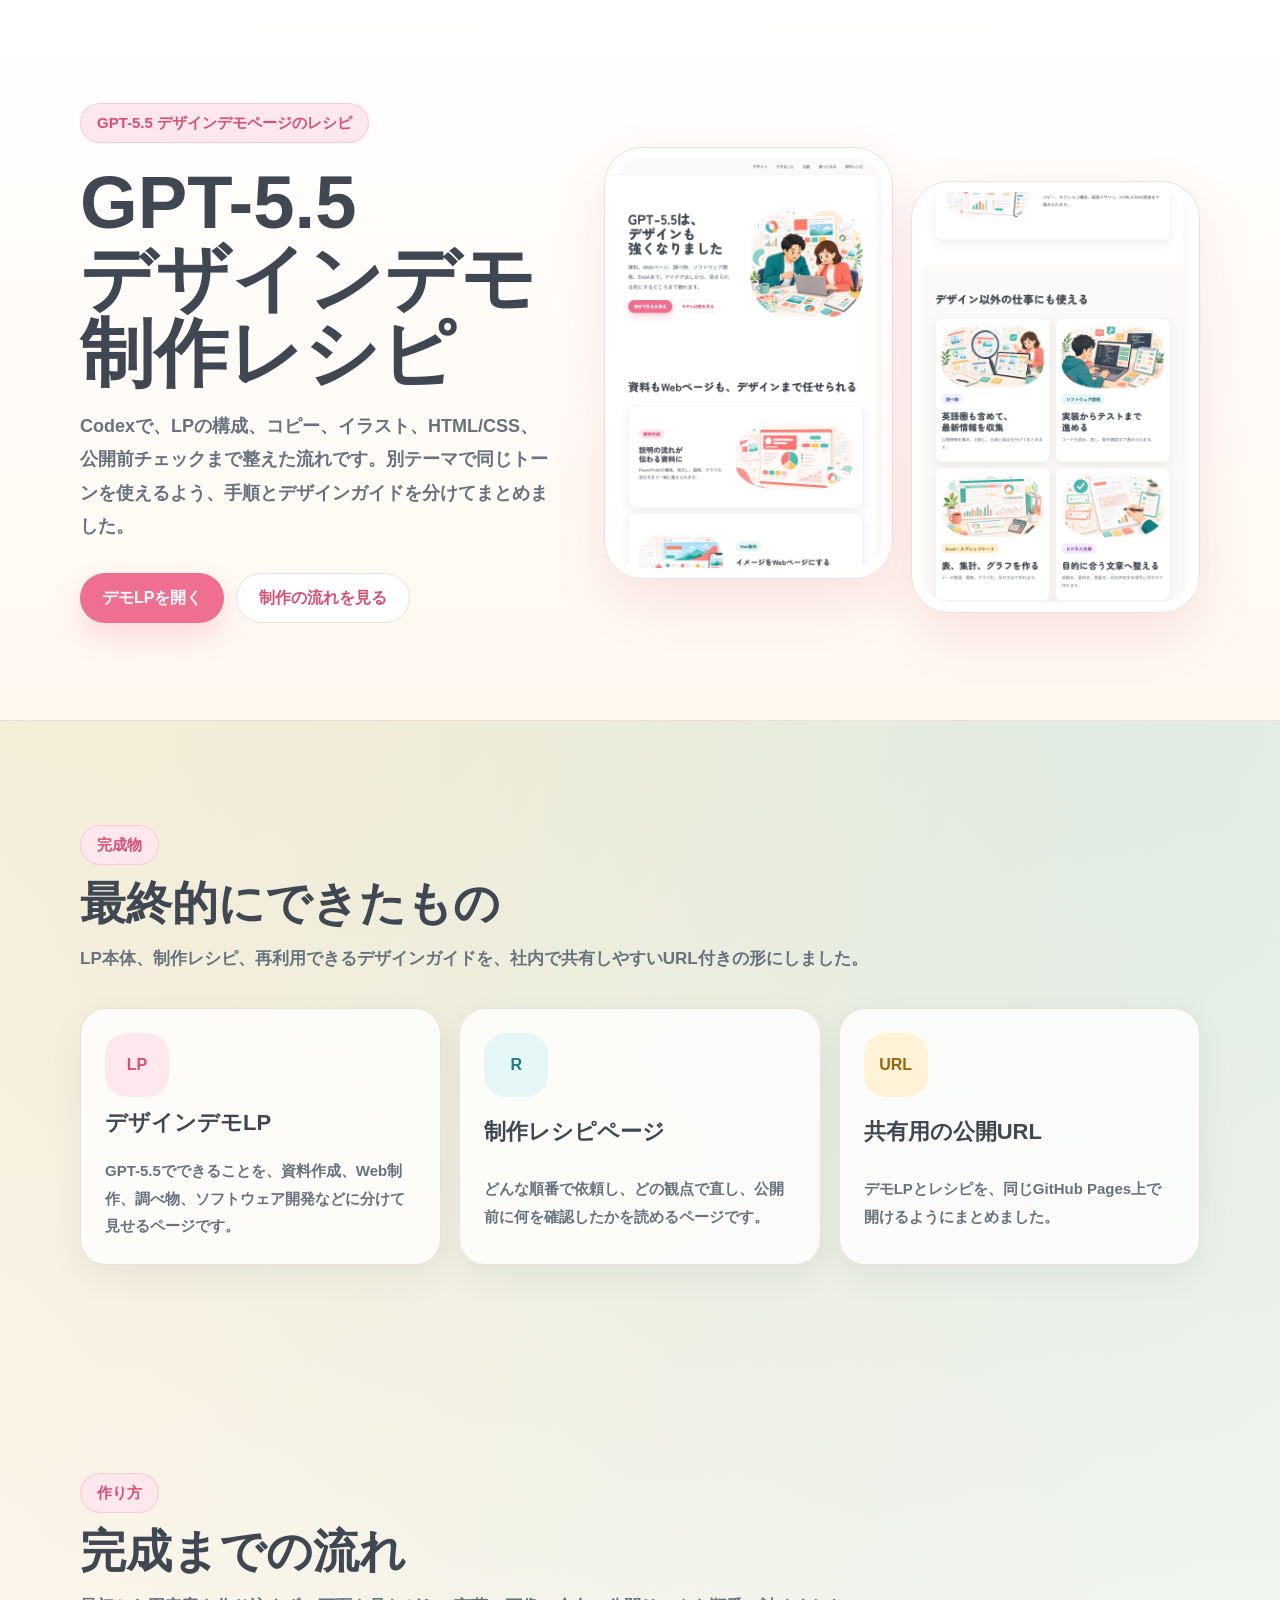
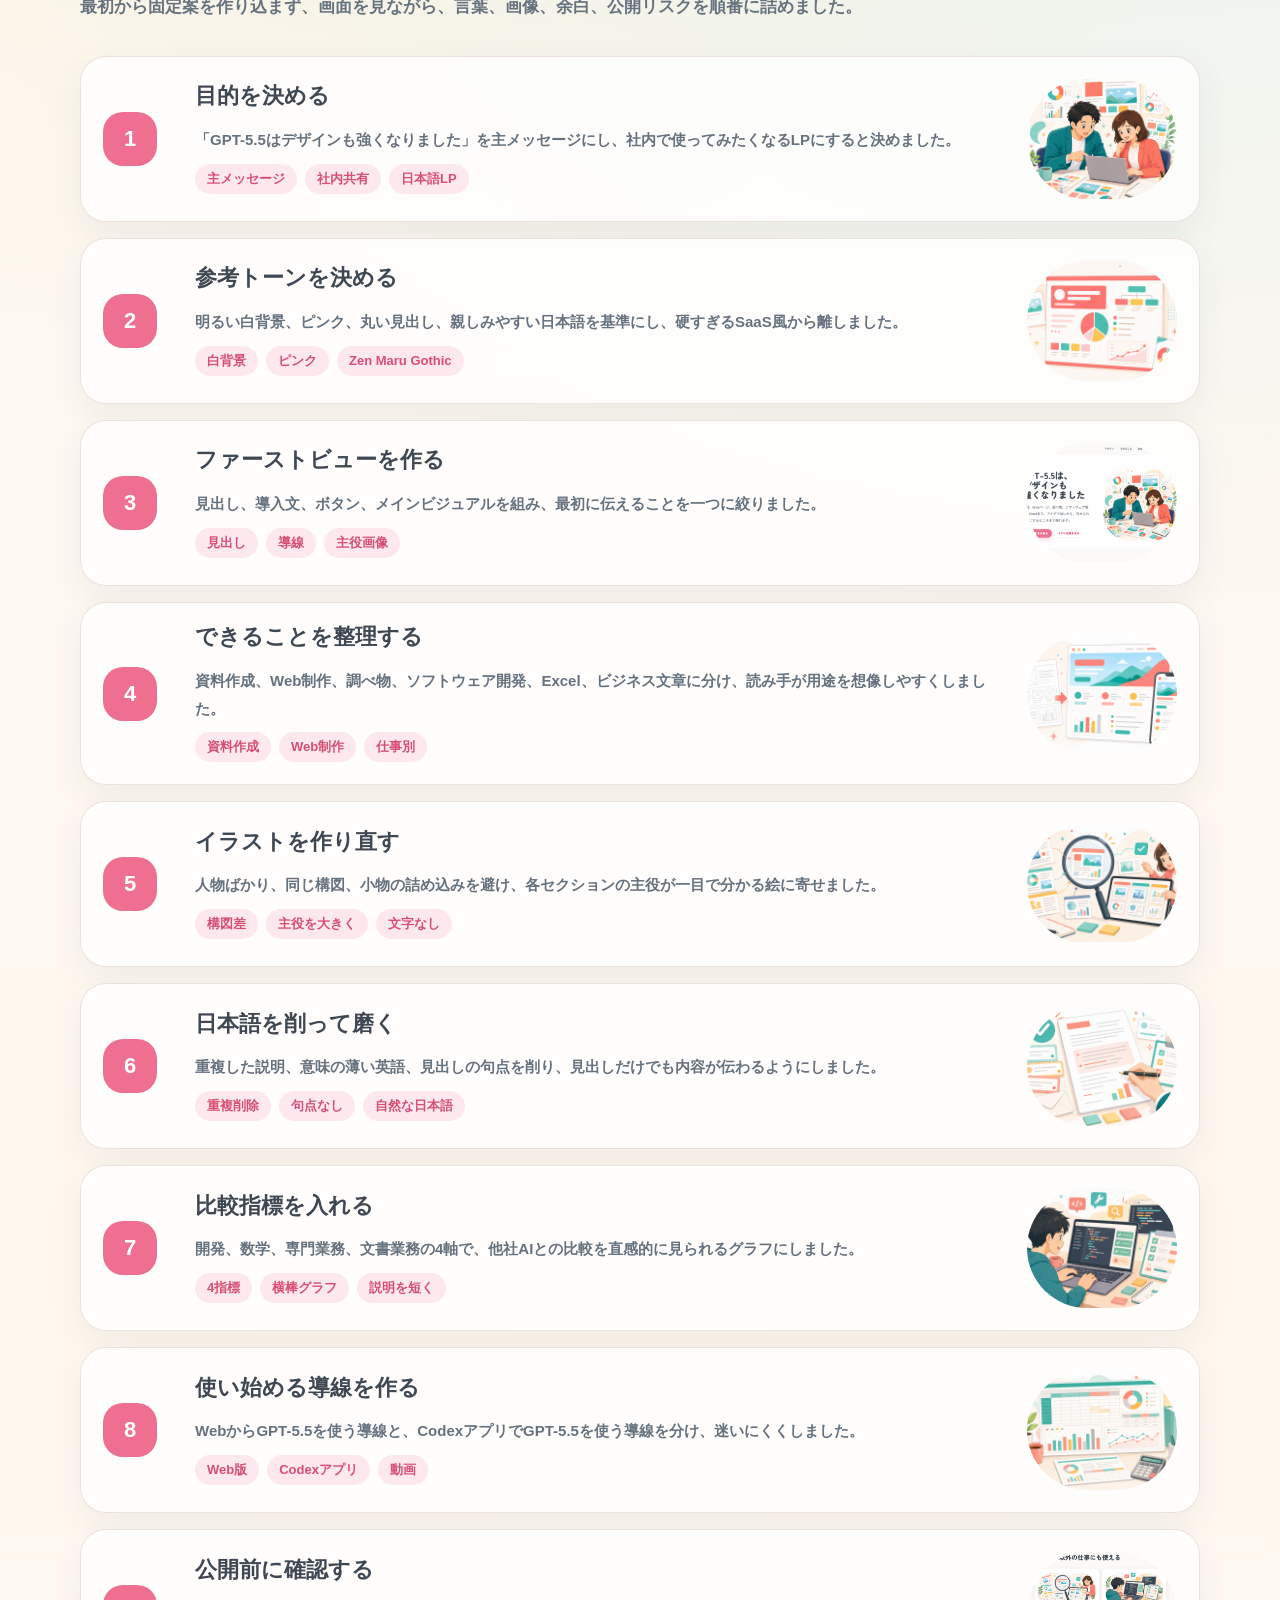
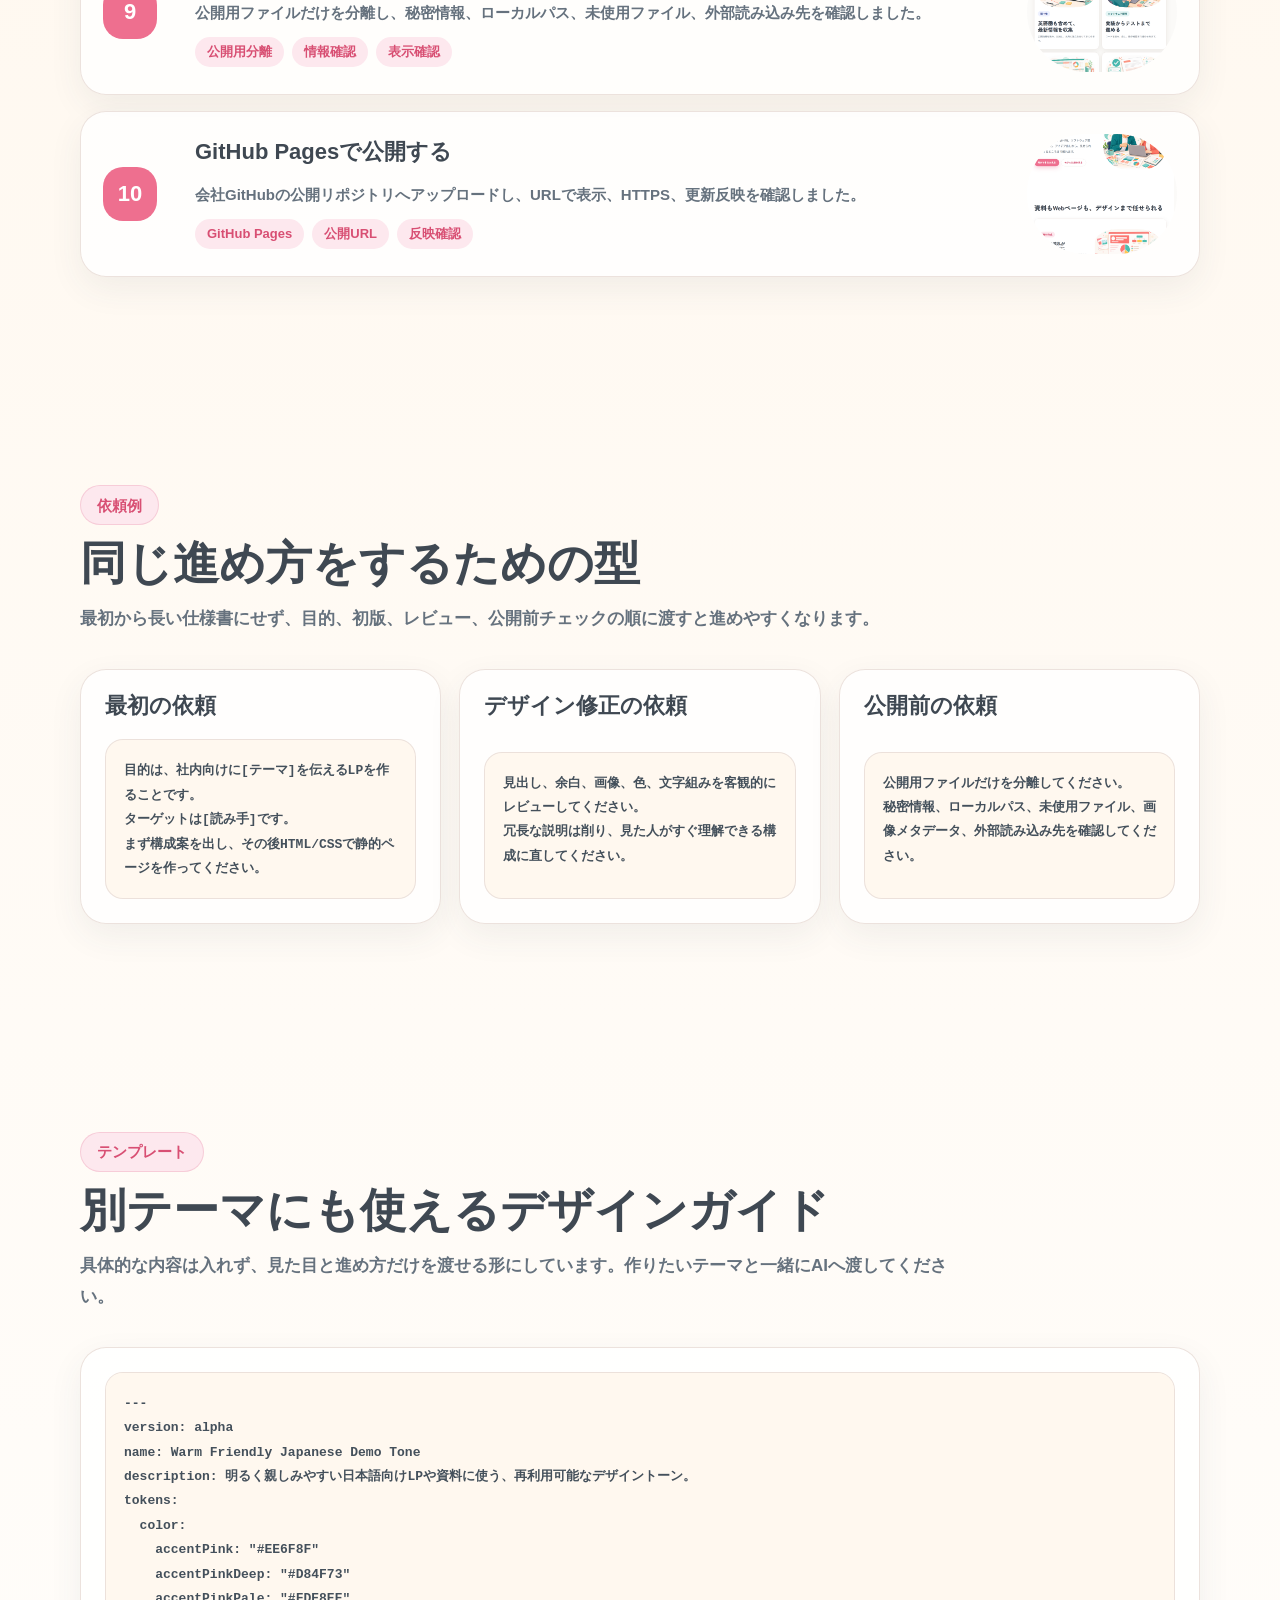
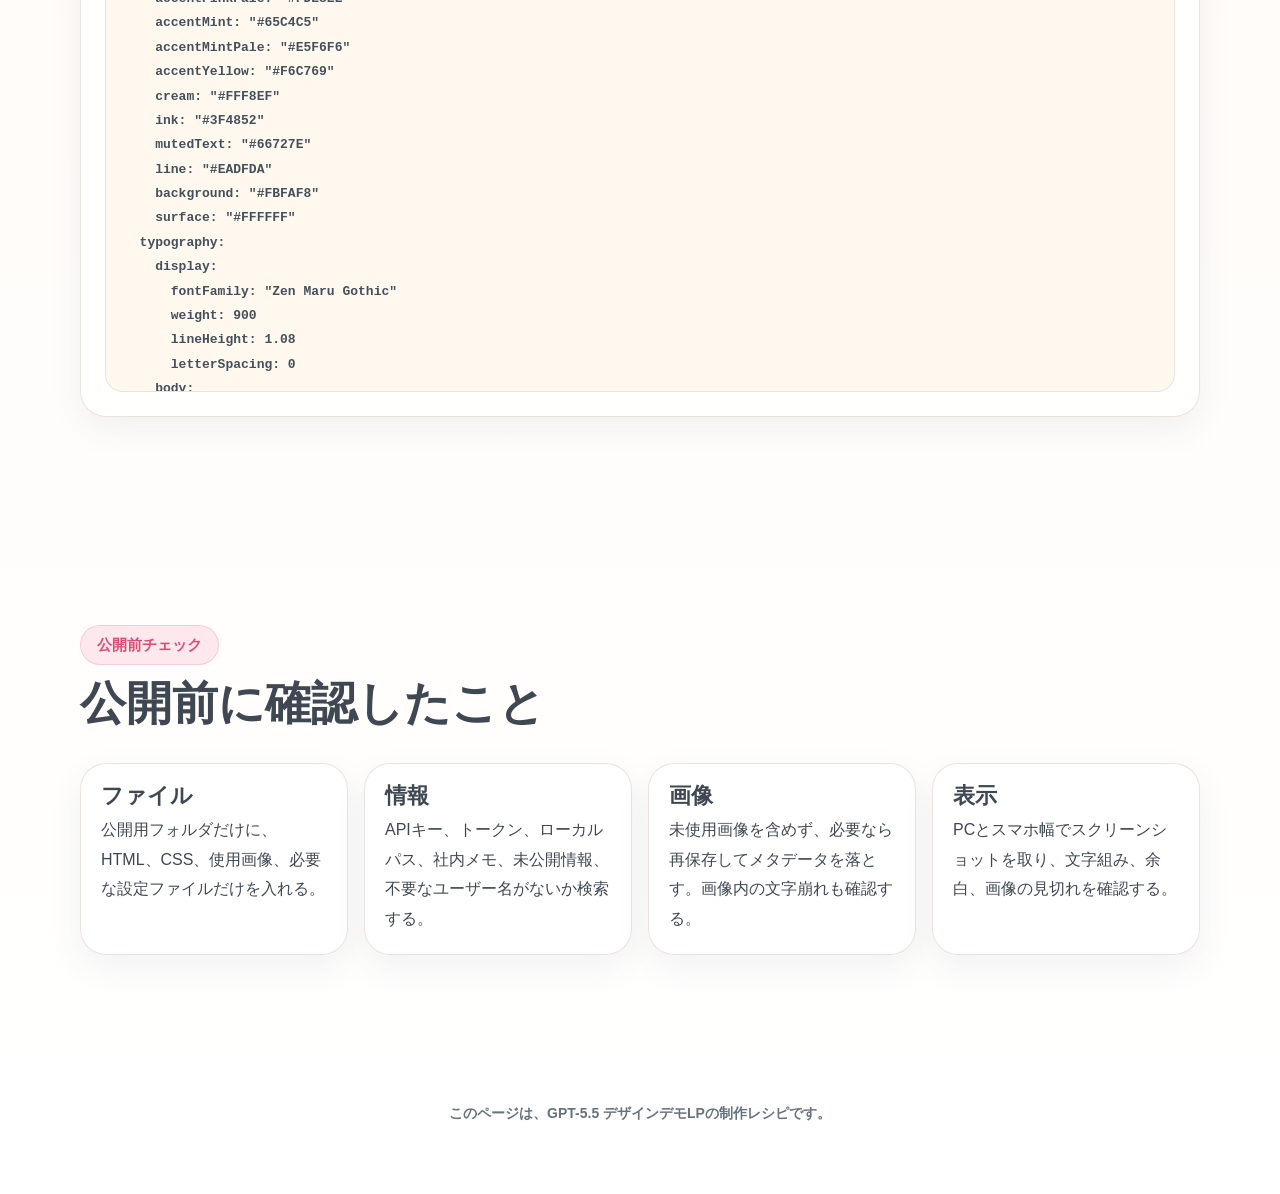
==== commit 36650e7e: "Align recipe page with paired design" ====
--- a/recipe.html
+++ b/recipe.html
@@ -6,212 +6,646 @@
     <meta name="referrer" content="strict-origin-when-cross-origin" />
     <meta
       http-equiv="Content-Security-Policy"
-      content="default-src 'self'; base-uri 'self'; object-src 'none'; script-src 'none'; style-src 'self' 'unsafe-inline' https://fonts.googleapis.com; font-src https://fonts.gstatic.com; img-src 'self' https://img.youtube.com data:; frame-src https://www.youtube-nocookie.com; connect-src 'none'; form-action 'none'; upgrade-insecure-requests"
+      content="default-src 'self'; base-uri 'self'; object-src 'none'; script-src 'none'; style-src 'self' 'unsafe-inline' https://fonts.googleapis.com; font-src https://fonts.gstatic.com; img-src 'self' data:; connect-src 'none'; form-action 'none'; upgrade-insecure-requests"
     />
-    <title>GPT-5.5 LP制作レシピ</title>
+    <title>GPT-5.5 デザインデモ制作レシピ</title>
     <meta
       name="description"
-      content="GPT-5.5のプロモーションLPをCodexで作った制作過程、依頼の流れ、再利用できるデザインガイドをまとめた社内共有用ページ。"
+      content="GPT-5.5のデザインデモページをCodexで制作した流れと、別テーマにも使えるデザインガイドをまとめた制作レシピ。"
     />
     <link rel="preconnect" href="https://fonts.googleapis.com" />
     <link rel="preconnect" href="https://fonts.gstatic.com" crossorigin />
     <link
-      href="https://fonts.googleapis.com/css2?family=Noto+Sans+JP:wght@400;500;700;900&family=Zen+Maru+Gothic:wght@500;700;900&display=swap"
+      href="https://fonts.googleapis.com/css2?family=Noto+Sans+JP:wght@500;700;900&family=Zen+Maru+Gothic:wght@700;900&display=swap"
       rel="stylesheet"
     />
-    <link rel="stylesheet" href="./styles.css" />
+    <style>
+      :root {
+        --accent-pink: #ee6f8f;
+        --accent-pink-deep: #d84f73;
+        --accent-pink-pale: #fde8ee;
+        --accent-mint: #65c4c5;
+        --accent-mint-pale: #e5f6f6;
+        --accent-yellow: #f6c769;
+        --cream: #fff8ef;
+        --ink: #3f4852;
+        --muted: #66727e;
+        --line: #eadfda;
+        --background: #fbfaf8;
+        --surface: #ffffff;
+        --shadow: 0 22px 54px rgba(216, 79, 115, 0.13);
+        --radius: 26px;
+      }
+
+      * {
+        box-sizing: border-box;
+      }
+
+      html {
+        scroll-behavior: smooth;
+      }
+
+      body {
+        overflow-x: hidden;
+        margin: 0;
+        color: var(--ink);
+        font-family: "Noto Sans JP", "Hiragino Kaku Gothic ProN", "Yu Gothic", Meiryo, sans-serif;
+        font-weight: 500;
+        line-height: 1.85;
+        letter-spacing: 0;
+        background:
+          radial-gradient(circle at 12% 8%, rgba(246, 199, 105, 0.24), transparent 27%),
+          radial-gradient(circle at 92% 12%, rgba(101, 196, 197, 0.2), transparent 28%),
+          linear-gradient(180deg, var(--background) 0%, var(--cream) 48%, #fff 100%);
+      }
+
+      a {
+        color: inherit;
+      }
+
+      .page {
+        width: min(1120px, calc(100% - 40px));
+        margin: 0 auto;
+      }
+
+      .hero-band {
+        background: linear-gradient(180deg, #fff 0%, #fff8ef 100%);
+        border-bottom: 1px solid var(--line);
+      }
+
+      .hero {
+        display: grid;
+        grid-template-columns: minmax(0, 0.88fr) minmax(430px, 1.12fr);
+        gap: 56px;
+        align-items: center;
+        min-height: 720px;
+        padding: 82px 0 76px;
+      }
+
+      .eyebrow {
+        display: inline-flex;
+        align-items: center;
+        width: fit-content;
+        max-width: 100%;
+        min-height: 40px;
+        padding: 0 16px;
+        color: var(--accent-pink-deep);
+        background: var(--accent-pink-pale);
+        border: 1px solid rgba(216, 79, 115, 0.18);
+        border-radius: 999px;
+        font-size: 15px;
+        font-weight: 900;
+        white-space: nowrap;
+      }
+
+      h1,
+      h2,
+      h3 {
+        font-family: "Zen Maru Gothic", "Noto Sans JP", sans-serif;
+        font-weight: 900;
+        line-height: 1.08;
+        letter-spacing: 0;
+      }
+
+      h1 {
+        margin: 22px 0 18px;
+        max-width: 640px;
+        font-size: clamp(44px, 5.8vw, 76px);
+        line-height: 1.02;
+      }
+
+      h2 {
+        margin: 0;
+        font-size: clamp(30px, 4vw, 46px);
+      }
+
+      h3 {
+        margin: 0 0 8px;
+        font-size: 22px;
+      }
+
+      p {
+        margin: 0;
+      }
+
+      .lead {
+        max-width: 720px;
+        color: var(--muted);
+        font-size: 18px;
+        font-weight: 700;
+      }
+
+      .actions {
+        display: flex;
+        flex-wrap: wrap;
+        gap: 12px;
+        margin-top: 30px;
+      }
+
+      .button {
+        display: inline-flex;
+        align-items: center;
+        justify-content: center;
+        min-height: 50px;
+        padding: 0 22px;
+        border-radius: 999px;
+        font-weight: 900;
+        text-decoration: none;
+      }
+
+      .button.primary {
+        color: #fff;
+        background: var(--accent-pink);
+        box-shadow: 0 14px 28px rgba(238, 111, 143, 0.22);
+      }
+
+      .button.secondary {
+        color: var(--accent-pink-deep);
+        background: var(--surface);
+        border: 1px solid var(--line);
+      }
+
+      .hero-visual {
+        min-width: 0;
+      }
+
+      .screen-pair {
+        display: grid;
+        grid-template-columns: repeat(2, minmax(0, 1fr));
+        gap: 18px;
+        align-items: center;
+        width: 100%;
+      }
+
+      .screen-frame {
+        overflow: hidden;
+        margin: 0;
+        min-width: 0;
+        max-width: 100%;
+        padding: 10px;
+        background: rgba(255, 255, 255, 0.88);
+        border: 1px solid rgba(234, 223, 218, 0.92);
+        border-radius: 38px;
+        box-shadow: var(--shadow);
+      }
+
+      .screen-frame.second {
+        transform: translateY(34px);
+      }
+
+      .screen-frame img {
+        display: block;
+        width: 100%;
+        aspect-ratio: 0.65;
+        object-fit: cover;
+        object-position: top center;
+        border-radius: 28px;
+      }
+
+      section {
+        padding: 104px 0;
+      }
+
+      .section-head {
+        display: grid;
+        gap: 14px;
+        max-width: 900px;
+        margin-bottom: 34px;
+      }
+
+      .section-head p {
+        color: var(--muted);
+        font-size: 17px;
+        font-weight: 700;
+      }
+
+      .cards,
+      .prompt-grid {
+        display: grid;
+        grid-template-columns: repeat(3, minmax(0, 1fr));
+        gap: 18px;
+      }
+
+      .card,
+      .step,
+      .prompt-card,
+      .template-card,
+      .check-card {
+        background: rgba(255, 255, 255, 0.8);
+        border: 1px solid rgba(234, 223, 218, 0.9);
+        border-radius: var(--radius);
+        box-shadow: 0 12px 34px rgba(63, 72, 82, 0.07);
+      }
+
+      .card {
+        display: grid;
+        gap: 14px;
+        padding: 24px;
+      }
+
+      .card-icon {
+        display: grid;
+        place-items: center;
+        width: 64px;
+        height: 64px;
+        color: var(--accent-pink-deep);
+        background: var(--accent-pink-pale);
+        border-radius: 22px;
+        font-weight: 900;
+      }
+
+      .card-icon.mint {
+        color: #217c7d;
+        background: var(--accent-mint-pale);
+      }
+
+      .card-icon.yellow {
+        color: #95670a;
+        background: #fff3d7;
+      }
+
+      .card p,
+      .step p,
+      .prompt-card p,
+      li {
+        color: var(--muted);
+        font-size: 15px;
+        font-weight: 700;
+      }
+
+      .timeline {
+        display: grid;
+        gap: 16px;
+      }
+
+      .step {
+        display: grid;
+        grid-template-columns: 70px minmax(0, 1fr) 150px;
+        gap: 22px;
+        align-items: center;
+        padding: 22px;
+      }
+
+      .num {
+        display: grid;
+        place-items: center;
+        width: 54px;
+        height: 54px;
+        color: #fff;
+        background: var(--accent-pink);
+        border-radius: 20px;
+        font-family: "Zen Maru Gothic", sans-serif;
+        font-size: 22px;
+        font-weight: 900;
+      }
+
+      .step-body {
+        display: grid;
+        gap: 10px;
+      }
+
+      .chips {
+        display: flex;
+        flex-wrap: wrap;
+        gap: 8px;
+      }
+
+      .chip {
+        display: inline-flex;
+        align-items: center;
+        min-height: 30px;
+        padding: 0 12px;
+        color: var(--accent-pink-deep);
+        background: var(--accent-pink-pale);
+        border-radius: 999px;
+        font-size: 13px;
+        font-weight: 900;
+      }
+
+      .step-art {
+        overflow: hidden;
+        border-radius: 999px;
+        background: rgba(229, 246, 246, 0.8);
+      }
+
+      .step-art img {
+        display: block;
+        width: 100%;
+        aspect-ratio: 1.25;
+        object-fit: cover;
+      }
+
+      .prompt-card {
+        display: grid;
+        gap: 14px;
+        padding: 24px;
+      }
+
+      pre {
+        overflow: auto;
+        margin: 0;
+        padding: 18px;
+        color: #44505b;
+        background: #fff8ef;
+        border: 1px solid rgba(234, 223, 218, 0.9);
+        border-radius: 18px;
+        font: 700 13px/1.8 "Noto Sans JP", sans-serif;
+        white-space: pre-wrap;
+      }
+
+      .template-card {
+        padding: 24px;
+      }
+
+      .template-card pre {
+        max-height: 620px;
+      }
+
+      .check-grid {
+        display: grid;
+        grid-template-columns: repeat(4, minmax(0, 1fr));
+        gap: 16px;
+      }
+
+      .check-card {
+        padding: 20px;
+      }
+
+      .footer-note {
+        padding: 42px 0 72px;
+        color: var(--muted);
+        text-align: center;
+        font-size: 14px;
+        font-weight: 700;
+      }
+
+      [hidden] {
+        display: none !important;
+      }
+
+      @media (max-width: 920px) {
+        .hero,
+        .cards,
+        .prompt-grid,
+        .check-grid {
+          grid-template-columns: 1fr;
+        }
+
+        .hero {
+          min-height: auto;
+          padding: 52px 0 70px;
+        }
+
+        .screen-pair {
+          max-width: 620px;
+          margin: 0 auto;
+        }
+
+        .step {
+          grid-template-columns: 54px minmax(0, 1fr);
+        }
+
+        .step-art {
+          grid-column: 1 / -1;
+          max-width: 220px;
+        }
+      }
+
+      @media (max-width: 640px) {
+        .page {
+          width: min(100% - 28px, 1120px);
+        }
+
+        h1 {
+          font-size: clamp(38px, 12vw, 56px);
+        }
+
+        section {
+          padding: 72px 0;
+        }
+
+        .screen-pair {
+          grid-template-columns: 1fr;
+          width: min(100%, 340px);
+          max-width: 100%;
+          margin: 0 auto;
+          gap: 10px;
+        }
+
+        .screen-frame {
+          padding: 7px;
+          border-radius: 26px;
+        }
+
+        .screen-frame.second {
+          transform: none;
+        }
+
+        .screen-frame img {
+          border-radius: 20px;
+        }
+      }
+    </style>
   </head>
-  <body class="recipe-page">
-    <header class="site-header">
-      <nav aria-label="主要ナビゲーション">
-        <a href="./index.html">LPを見る</a>
-        <a href="#flow">流れ</a>
-        <a href="#prompts">依頼例</a>
-        <a href="#template">テンプレート</a>
-        <a href="#checklist">公開前チェック</a>
-      </nav>
-    </header>
-
-    <main>
-      <section class="recipe-hero">
-        <div class="recipe-hero-copy">
-          <span class="recipe-label">制作レシピ</span>
-          <h1><span>Codexで</span><span>LPを作る流れ</span></h1>
-          <p class="lead">
-            目的整理、コピー、デザイン、画像生成、検証、GitHub Pages公開まで。今回のGPT-5.5プロモーションLPを作った手順を、再利用しやすい形にまとめました。
-          </p>
-          <div class="actions">
-            <a class="button primary" href="#flow">制作の流れを見る</a>
-            <a class="button secondary" href="#template">デザインテンプレートを見る</a>
+  <body>
+    <div class="hero-band">
+      <main class="page">
+        <header class="hero">
+          <div>
+            <span class="eyebrow">GPT-5.5 デザインデモページのレシピ</span>
+            <h1>GPT-5.5<br />デザインデモ<br />制作レシピ</h1>
+            <p class="lead">
+              Codexで、LPの構成、コピー、イラスト、HTML/CSS、公開前チェックまで整えた流れです。別テーマで同じトーンを使えるよう、手順とデザインガイドを分けてまとめました。
+            </p>
+            <nav class="actions" aria-label="関連リンク">
+              <a class="button primary" href="./">デモLPを開く</a>
+              <a class="button secondary" href="#flow">制作の流れを見る</a>
+            </nav>
           </div>
-        </div>
-        <div class="art-frame recipe-hero-art">
-          <img src="./assets/gpt55-design-hero-anime-adventure-cleanbottom.png" alt="CodexでLP制作を進めるイメージ" />
+          <div class="hero-visual" aria-label="デモLPのスクリーンショット">
+            <div class="screen-pair">
+              <figure class="screen-frame">
+                <img src="./assets/recipe-lp-part-1.png" alt="GPT-5.5デザインデモページ前半のスクリーンショット" />
+              </figure>
+              <figure class="screen-frame second">
+                <img src="./assets/recipe-lp-part-2.png" alt="GPT-5.5デザインデモページ後半のスクリーンショット" />
+              </figure>
+            </div>
+          </div>
+        </header>
+      </main>
+    </div>
+
+    <main class="page">
+      <section>
+        <div class="section-head">
+          <span class="eyebrow">完成物</span>
+          <h2>最終的にできたもの</h2>
+          <p>LP本体、制作レシピ、再利用できるデザインガイドを、社内で共有しやすいURL付きの形にしました。</p>
+        </div>
+        <div class="cards">
+          <article class="card">
+            <div class="card-icon">LP</div>
+            <h3>デザインデモLP</h3>
+            <p>GPT-5.5でできることを、資料作成、Web制作、調べ物、ソフトウェア開発などに分けて見せるページです。</p>
+          </article>
+          <article class="card">
+            <div class="card-icon mint">R</div>
+            <h3>制作レシピページ</h3>
+            <p>どんな順番で依頼し、どの観点で直し、公開前に何を確認したかを読めるページです。</p>
+          </article>
+          <article class="card">
+            <div class="card-icon yellow">URL</div>
+            <h3>共有用の公開URL</h3>
+            <p>デモLPとレシピを、同じGitHub Pages上で開けるようにまとめました。</p>
+          </article>
         </div>
       </section>
 
-      <section class="section recipe-summary">
+      <section id="flow">
         <div class="section-head">
-          <h2><span class="heading-line">完成までに</span><span class="heading-line">やったこと</span></h2>
-        </div>
-        <div class="summary-grid">
-          <article>
-            <span>成果物</span>
-            <h3>公開できるLPにした</h3>
-            <p>縦長の静的ページ、イラスト、ベンチマーク比較、利用導線、Codex動画をまとめました。</p>
-          </article>
-          <article>
-            <span>進め方</span>
-            <h3>会話で何度も直した</h3>
-            <p>見出し、画像、余白、色、文字組み、公開リスクを、画面確認しながら反復しました。</p>
-          </article>
-          <article>
-            <span>公開</span>
-            <h3>最小構成でGitHub Pagesへ</h3>
-            <p>公開用フォルダだけを作り、不要ファイル、メモ、未使用画像を含めない形にしました。</p>
+          <span class="eyebrow">作り方</span>
+          <h2>完成までの流れ</h2>
+          <p>最初から固定案を作り込まず、画面を見ながら、言葉、画像、余白、公開リスクを順番に詰めました。</p>
+        </div>
+        <div class="timeline">
+          <article class="step">
+            <div class="num">1</div>
+            <div class="step-body">
+              <h3>目的を決める</h3>
+              <p>「GPT-5.5はデザインも強くなりました」を主メッセージにし、社内で使ってみたくなるLPにすると決めました。</p>
+              <div class="chips"><span class="chip">主メッセージ</span><span class="chip">社内共有</span><span class="chip">日本語LP</span></div>
+            </div>
+            <div class="step-art"><img src="./assets/gpt55-design-hero-anime-adventure-cleanbottom.png" alt="" /></div>
+          </article>
+          <article class="step">
+            <div class="num">2</div>
+            <div class="step-body">
+              <h3>参考トーンを決める</h3>
+              <p>明るい白背景、ピンク、丸い見出し、親しみやすい日本語を基準にし、硬すぎるSaaS風から離しました。</p>
+              <div class="chips"><span class="chip">白背景</span><span class="chip">ピンク</span><span class="chip">Zen Maru Gothic</span></div>
+            </div>
+            <div class="step-art"><img src="./assets/gpt55-slides-lively-safe.png" alt="" /></div>
+          </article>
+          <article class="step">
+            <div class="num">3</div>
+            <div class="step-body">
+              <h3>ファーストビューを作る</h3>
+              <p>見出し、導入文、ボタン、メインビジュアルを組み、最初に伝えることを一つに絞りました。</p>
+              <div class="chips"><span class="chip">見出し</span><span class="chip">導線</span><span class="chip">主役画像</span></div>
+            </div>
+            <div class="step-art"><img src="./assets/recipe-lp-top.png" alt="" /></div>
+          </article>
+          <article class="step">
+            <div class="num">4</div>
+            <div class="step-body">
+              <h3>できることを整理する</h3>
+              <p>資料作成、Web制作、調べ物、ソフトウェア開発、Excel、ビジネス文章に分け、読み手が用途を想像しやすくしました。</p>
+              <div class="chips"><span class="chip">資料作成</span><span class="chip">Web制作</span><span class="chip">仕事別</span></div>
+            </div>
+            <div class="step-art"><img src="./assets/gpt55-web-focused.png" alt="" /></div>
+          </article>
+          <article class="step">
+            <div class="num">5</div>
+            <div class="step-body">
+              <h3>イラストを作り直す</h3>
+              <p>人物ばかり、同じ構図、小物の詰め込みを避け、各セクションの主役が一目で分かる絵に寄せました。</p>
+              <div class="chips"><span class="chip">構図差</span><span class="chip">主役を大きく</span><span class="chip">文字なし</span></div>
+            </div>
+            <div class="step-art"><img src="./assets/gpt55-research-adventure.png" alt="" /></div>
+          </article>
+          <article class="step">
+            <div class="num">6</div>
+            <div class="step-body">
+              <h3>日本語を削って磨く</h3>
+              <p>重複した説明、意味の薄い英語、見出しの句点を削り、見出しだけでも内容が伝わるようにしました。</p>
+              <div class="chips"><span class="chip">重複削除</span><span class="chip">句点なし</span><span class="chip">自然な日本語</span></div>
+            </div>
+            <div class="step-art"><img src="./assets/gpt55-business-writing-adventure.png" alt="" /></div>
+          </article>
+          <article class="step">
+            <div class="num">7</div>
+            <div class="step-body">
+              <h3>比較指標を入れる</h3>
+              <p>開発、数学、専門業務、文書業務の4軸で、他社AIとの比較を直感的に見られるグラフにしました。</p>
+              <div class="chips"><span class="chip">4指標</span><span class="chip">横棒グラフ</span><span class="chip">説明を短く</span></div>
+            </div>
+            <div class="step-art"><img src="./assets/gpt55-software-adventure.png" alt="" /></div>
+          </article>
+          <article class="step">
+            <div class="num">8</div>
+            <div class="step-body">
+              <h3>使い始める導線を作る</h3>
+              <p>WebからGPT-5.5を使う導線と、CodexアプリでGPT-5.5を使う導線を分け、迷いにくくしました。</p>
+              <div class="chips"><span class="chip">Web版</span><span class="chip">Codexアプリ</span><span class="chip">動画</span></div>
+            </div>
+            <div class="step-art"><img src="./assets/gpt55-spreadsheet-adventure.png" alt="" /></div>
+          </article>
+          <article class="step">
+            <div class="num">9</div>
+            <div class="step-body">
+              <h3>公開前に確認する</h3>
+              <p>公開用ファイルだけを分離し、秘密情報、ローカルパス、未使用ファイル、外部読み込み先を確認しました。</p>
+              <div class="chips"><span class="chip">公開用分離</span><span class="chip">情報確認</span><span class="chip">表示確認</span></div>
+            </div>
+            <div class="step-art"><img src="./assets/recipe-lp-part-2.png" alt="" /></div>
+          </article>
+          <article class="step">
+            <div class="num">10</div>
+            <div class="step-body">
+              <h3>GitHub Pagesで公開する</h3>
+              <p>会社GitHubの公開リポジトリへアップロードし、URLで表示、HTTPS、更新反映を確認しました。</p>
+              <div class="chips"><span class="chip">GitHub Pages</span><span class="chip">公開URL</span><span class="chip">反映確認</span></div>
+            </div>
+            <div class="step-art"><img src="./assets/recipe-lp-part-1.png" alt="" /></div>
           </article>
         </div>
       </section>
 
-      <section id="flow" class="section recipe-flow-section">
+      <section hidden data-restore-section="interaction-counts">
         <div class="section-head">
-          <h2><span class="heading-line">制作の流れ</span></h2>
-          <p>実際の長い会話を、社内で再現しやすいように10ステップへ圧縮しています。</p>
-        </div>
-        <ol class="flow-list">
-          <li>
-            <span>01</span>
-            <div>
-              <h3>目的を決める</h3>
-              <p>「GPT-5.5はデザインも強くなった」と社内に伝えるLPにする、と主メッセージを固定しました。</p>
-            </div>
-          </li>
-          <li>
-            <span>02</span>
-            <div>
-              <h3>参考トーンを集める</h3>
-              <p>既存サイトのフォント、ピンク、丸み、親しみやすい日本語の雰囲気を確認しました。</p>
-            </div>
-          </li>
-          <li>
-            <span>03</span>
-            <div>
-              <h3>ファーストビューを作る</h3>
-              <p>「GPT-5.5は、デザインも強くなりました」を冒頭に置き、イラストとボタンを組みました。</p>
-            </div>
-          </li>
-          <li>
-            <span>04</span>
-            <div>
-              <h3>縦長LPへ広げる</h3>
-              <p>資料作成、Web制作、調べ物、ソフトウェア開発、Excel、ビジネス文章まで、用途別に整理しました。</p>
-            </div>
-          </li>
-          <li>
-            <span>05</span>
-            <div>
-              <h3>イラストを調整する</h3>
-              <p>人物、道具、色、構図が単調にならないように作り直し、画像内の文字は極力なくしました。</p>
-            </div>
-          </li>
-          <li>
-            <span>06</span>
-            <div>
-              <h3>日本語コピーを磨く</h3>
-              <p>意味の薄い英語、重複した説明、見出しの句点を削り、短く伝わる言葉に直しました。</p>
-            </div>
-          </li>
-          <li>
-            <span>07</span>
-            <div>
-              <h3>比較指標を入れる</h3>
-              <p>OpenAIの公開評価から、開発・数学・専門業務・文書業務の4軸を選びました。</p>
-            </div>
-          </li>
-          <li>
-            <span>08</span>
-            <div>
-              <h3>利用導線を作る</h3>
-              <p>WebからGPT-5.5を使う導線、Codexアプリの説明、動画リンクを追加しました。</p>
-            </div>
-          </li>
-          <li>
-            <span>09</span>
-            <div>
-              <h3>公開前に監査する</h3>
-              <p>公開用ファイルだけを分離し、秘密情報、ローカルパス、不要メタデータ、未使用ファイルを除外しました。</p>
-            </div>
-          </li>
-          <li>
-            <span>10</span>
-            <div>
-              <h3>GitHub Pagesで公開する</h3>
-              <p>公開リポジトリを作成し、PagesのURLで表示、HTTPS、更新反映を確認しました。</p>
-            </div>
-          </li>
-        </ol>
+          <span class="eyebrow">やり取りの規模感</span>
+          <h2>改善依頼の内訳</h2>
+          <p>回数や内訳は、必要になった場合に戻せるよう非表示で残しています。</p>
+        </div>
       </section>
 
-      <section class="section shot-section">
+      <section id="prompts">
         <div class="section-head">
-          <h2><span class="heading-line">やり取りの</span><span class="heading-line">規模感</span></h2>
-          <p>会話ログを社内共有用に整理すると、次のような反復でした。</p>
-        </div>
-        <div class="shot-grid">
-          <article>
-            <b>約50回以上</b>
-            <span>追加・修正依頼</span>
-            <p>初期相談から公開後の微修正まで、細かく確認しながら進めました。</p>
-          </article>
-          <article>
-            <b>15前後</b>
-            <span>大きな制作ショット</span>
-            <p>目的、構成、画像、コピー、比較、公開監査などのまとまりで見るとこの程度です。</p>
-          </article>
-          <article>
-            <b>1ページ</b>
-            <span>公開用の最小成果物</span>
-            <p>最終的には静的HTML、CSS、使用画像だけに絞って公開しました。</p>
-          </article>
-        </div>
-      </section>
-
-      <section id="prompts" class="section prompt-section">
-        <div class="section-head">
-          <h2><span class="heading-line">依頼の</span><span class="heading-line">型</span></h2>
-          <p>同じように作る場合は、最初から完璧な指示を出すより、段階ごとに見て直す方が進めやすいです。</p>
+          <span class="eyebrow">依頼例</span>
+          <h2>同じ進め方をするための型</h2>
+          <p>最初から長い仕様書にせず、目的、初版、レビュー、公開前チェックの順に渡すと進めやすくなります。</p>
         </div>
         <div class="prompt-grid">
-          <article>
+          <article class="prompt-card">
             <h3>最初の依頼</h3>
             <pre><code>目的は、社内向けに[テーマ]を伝えるLPを作ることです。
 ターゲットは[読み手]です。
-まず構成案を出し、その後HTML/CSSで静的ページを作ってください。
-デザインは、明るく親しみやすく、日本語の読みやすさを重視してください。</code></pre>
-          </article>
-          <article>
+まず構成案を出し、その後HTML/CSSで静的ページを作ってください。</code></pre>
+          </article>
+          <article class="prompt-card">
             <h3>デザイン修正の依頼</h3>
             <pre><code>見出し、余白、画像、色、文字組みを客観的にレビューしてください。
-冗長な説明は削り、見た人がすぐ理解できる構成に直してください。
-画像は同じタッチで統一しつつ、構図と主役のオブジェクトに差を出してください。</code></pre>
-          </article>
-          <article>
+冗長な説明は削り、見た人がすぐ理解できる構成に直してください。</code></pre>
+          </article>
+          <article class="prompt-card">
             <h3>公開前の依頼</h3>
             <pre><code>公開用ファイルだけを分離してください。
-秘密情報、ローカルパス、未使用ファイル、画像メタデータ、外部読み込み先を確認してください。
-問題がなければGitHub Pagesで公開し、URLで表示確認してください。</code></pre>
+秘密情報、ローカルパス、未使用ファイル、画像メタデータ、外部読み込み先を確認してください。</code></pre>
           </article>
         </div>
       </section>
 
-      <section id="template" class="section template-section">
+      <section id="template">
         <div class="section-head">
-          <h2><span class="heading-line">再利用できる</span><span class="heading-line">デザインガイド</span></h2>
-          <p>下のテンプレートに、作りたいテーマや内容を足してAIへ渡すと、今回に近いトーンで別用途にも展開できます。</p>
-        </div>
-        <pre class="design-template"><code>---
+          <span class="eyebrow">テンプレート</span>
+          <h2>別テーマにも使えるデザインガイド</h2>
+          <p>具体的な内容は入れず、見た目と進め方だけを渡せる形にしています。作りたいテーマと一緒にAIへ渡してください。</p>
+        </div>
+        <article class="template-card">
+          <pre><code>---
 version: alpha
-name: Warm Friendly Japanese LP Tone
+name: Warm Friendly Japanese Demo Tone
 description: 明るく親しみやすい日本語向けLPや資料に使う、再利用可能なデザイントーン。
 tokens:
   color:
@@ -227,67 +661,36 @@
     line: "#EADFDA"
     background: "#FBFAF8"
     surface: "#FFFFFF"
-    surfaceWarm: "#F6F0EC"
   typography:
     display:
       fontFamily: "Zen Maru Gothic"
-      fallback: "Noto Sans JP, Hiragino Maru Gothic ProN, Yu Gothic, Meiryo, sans-serif"
       weight: 900
       lineHeight: 1.08
       letterSpacing: 0
     body:
       fontFamily: "Noto Sans JP"
-      fallback: "Hiragino Kaku Gothic ProN, Yu Gothic, Meiryo, sans-serif"
       weight: 500
       lineHeight: 1.85
       letterSpacing: 0
   shape:
     superellipse:
       description: "角丸長方形ではなく、四隅がなめらかに丸く膨らむスーパー楕円を使う。"
-      clipPath: "M .38 0 L .62 0 C .84 0 1 .16 1 .38 L 1 .62 C 1 .84 .84 1 .62 1 L .38 1 C .16 1 0 .84 0 .62 L 0 .38 C 0 .16 .16 0 .38 0 Z"
     cardRadius: "26px"
     pillRadius: "999px"
-  spacing:
-    sectionY: "96px-132px"
-    desktopX: "56px-72px"
-    mobileX: "20px"
-components:
-  buttonPrimary:
-    background: "{tokens.color.accentPink}"
-    text: "#FFFFFF"
-    shape: "pill"
-    tone: "明るく押しやすい。影は薄いピンクで柔らかく。"
-  buttonSecondary:
-    background: "{tokens.color.surface}"
-    text: "{tokens.color.accentPinkDeep}"
-    border: "{tokens.color.line}"
-    shape: "pill"
-  card:
-    background: "rgba(255,255,255,0.78)"
-    border: "1px solid rgba(234,223,218,0.9)"
-    radius: "{tokens.shape.cardRadius}"
-    shadow: "薄く、紙面が浮く程度"
 ---
 
-# Warm Friendly Japanese LP Tone
-
-## Purpose
-
-このデザインは、専門的な内容を、社内や顧客に「見てみたい」「使ってみたい」と思ってもらうためのもの。
-主役は技術や機能そのものではなく、読み手にとって何が楽になるか、何ができるようになるかに置く。
+# Warm Friendly Japanese Demo Tone
 
 ## Visual Direction
 
-- 明るい白背景を基本に、ピンク、ミント、やわらかい黄色、チャコールを組み合わせる。
-- ピンクだけで甘くなりすぎないよう、ミントとチャコールで締める。
-- ダークテーマ、青紫グラデーション、硬いSaaS風、過度な高級感は避ける。
-- かわいさは丸み、余白、親しみやすいイラストで出す。装飾を増やしてごまかさない。
+- 白背景を基本に、ピンク、ミント、やわらかい黄色、チャコールを組み合わせる。
+- かわいさは丸み、余白、親しみやすいイラストで出す。
+- ダークテーマ、硬いSaaS風、意味の薄い英語ラベルは避ける。
 
 ## Typography
 
-- 見出しは Zen Maru Gothic を使う。太く、丸く、読みやすく。
-- 本文は Noto Sans JP を使う。小さくしすぎず、投影でも読めるサイズにする。
-- 文字間は詰めない。letter-spacing: 0 を基本にする。
+- 見出しは Zen Maru Gothic。太く、丸く、読みやすく。
+- 本文は Noto Sans JP。小さくしすぎず、投影でも読めるサイズにする。
 - 見出しに句点は付けない。読点は意味の区切りとして必要な場合だけ使う。
 - 日本語見出しが1文字だけ改行されないよう、意味単位で改行を制御する。
 
@@ -296,60 +699,48 @@
 - 1セクション1メッセージ。見出しで伝わるなら本文は短くする。
 - 本文は見出しの繰り返しにせず、具体例や補足だけを書く。
 - 画像と文章は交互に配置し、すべて同じ構図にしない。
-- カードは比較、手順、機能一覧など、構造化が必要な場所だけに使う。
-
-## Shapes
-
-- 主要ビジュアルや画像枠はスーパー楕円で切り抜く。
-- 切り抜きで顔、手、PC、主役オブジェクトが欠けないよう、画像側に余白を持たせる。
-- 通常カードは26px前後の角丸。ボタンとラベルはピル型。
 
 ## Illustration
 
-- 日本のファミリー向けTVアニメに近い、丸みのある商業イラストにする。
+- 丸みのある商業イラストにする。
 - 特定作品、特定キャラクター、既存IPの絵柄やロゴはコピーしない。
-- 人物は少しデフォルメし、表情は明るく、目はシンプルで親しみやすく。
-- PCや資料などの道具は物理的に自然に描く。
 - 画像内の文字は入れない。情報はHTML側のテキストで伝える。
 - 1枚の中に小物を詰め込みすぎず、主役のオブジェクトを大きく見せる。
 
 ## Copywriting
 
-- 「すごい」ではなく、読み手の仕事や生活がどう楽になるかを書く。
-- 意味の薄い英語ラベルは避け、UI上の表示は原則日本語にする。
+- 「すごい」ではなく、読み手の仕事がどう楽になるかを書く。
 - 同じ内容をラベル、見出し、本文で繰り返さない。
-- 専門用語は、必要な場合だけ短く説明する。
-
-## Accessibility
-
-- ピンク文字は白背景に小さく置かない。重要な文字は ink を使う。
-- ボタンは十分な高さと余白を持たせる。
-- モバイルで見出しがはみ出さないか、必ずスクリーンショットで確認する。</code></pre>
+- 専門用語は、必要な場合だけ短く説明する。</code></pre>
+        </article>
       </section>
 
-      <section id="checklist" class="section checklist-section">
+      <section id="checklist">
         <div class="section-head">
-          <h2><span class="heading-line">公開前</span><span class="heading-line">チェックリスト</span></h2>
+          <span class="eyebrow">公開前チェック</span>
+          <h2>公開前に確認したこと</h2>
         </div>
         <div class="check-grid">
-          <article>
+          <article class="check-card">
             <h3>ファイル</h3>
             <p>公開用フォルダだけに、HTML、CSS、使用画像、必要な設定ファイルだけを入れる。</p>
           </article>
-          <article>
+          <article class="check-card">
             <h3>情報</h3>
             <p>APIキー、トークン、ローカルパス、社内メモ、未公開情報、不要なユーザー名がないか検索する。</p>
           </article>
-          <article>
+          <article class="check-card">
             <h3>画像</h3>
             <p>未使用画像を含めず、必要なら再保存してメタデータを落とす。画像内の文字崩れも確認する。</p>
           </article>
-          <article>
+          <article class="check-card">
             <h3>表示</h3>
             <p>PCとスマホ幅でスクリーンショットを取り、文字組み、余白、画像の見切れを確認する。</p>
           </article>
         </div>
       </section>
     </main>
+
+    <footer class="page footer-note">このページは、GPT-5.5 デザインデモLPの制作レシピです。</footer>
   </body>
 </html>
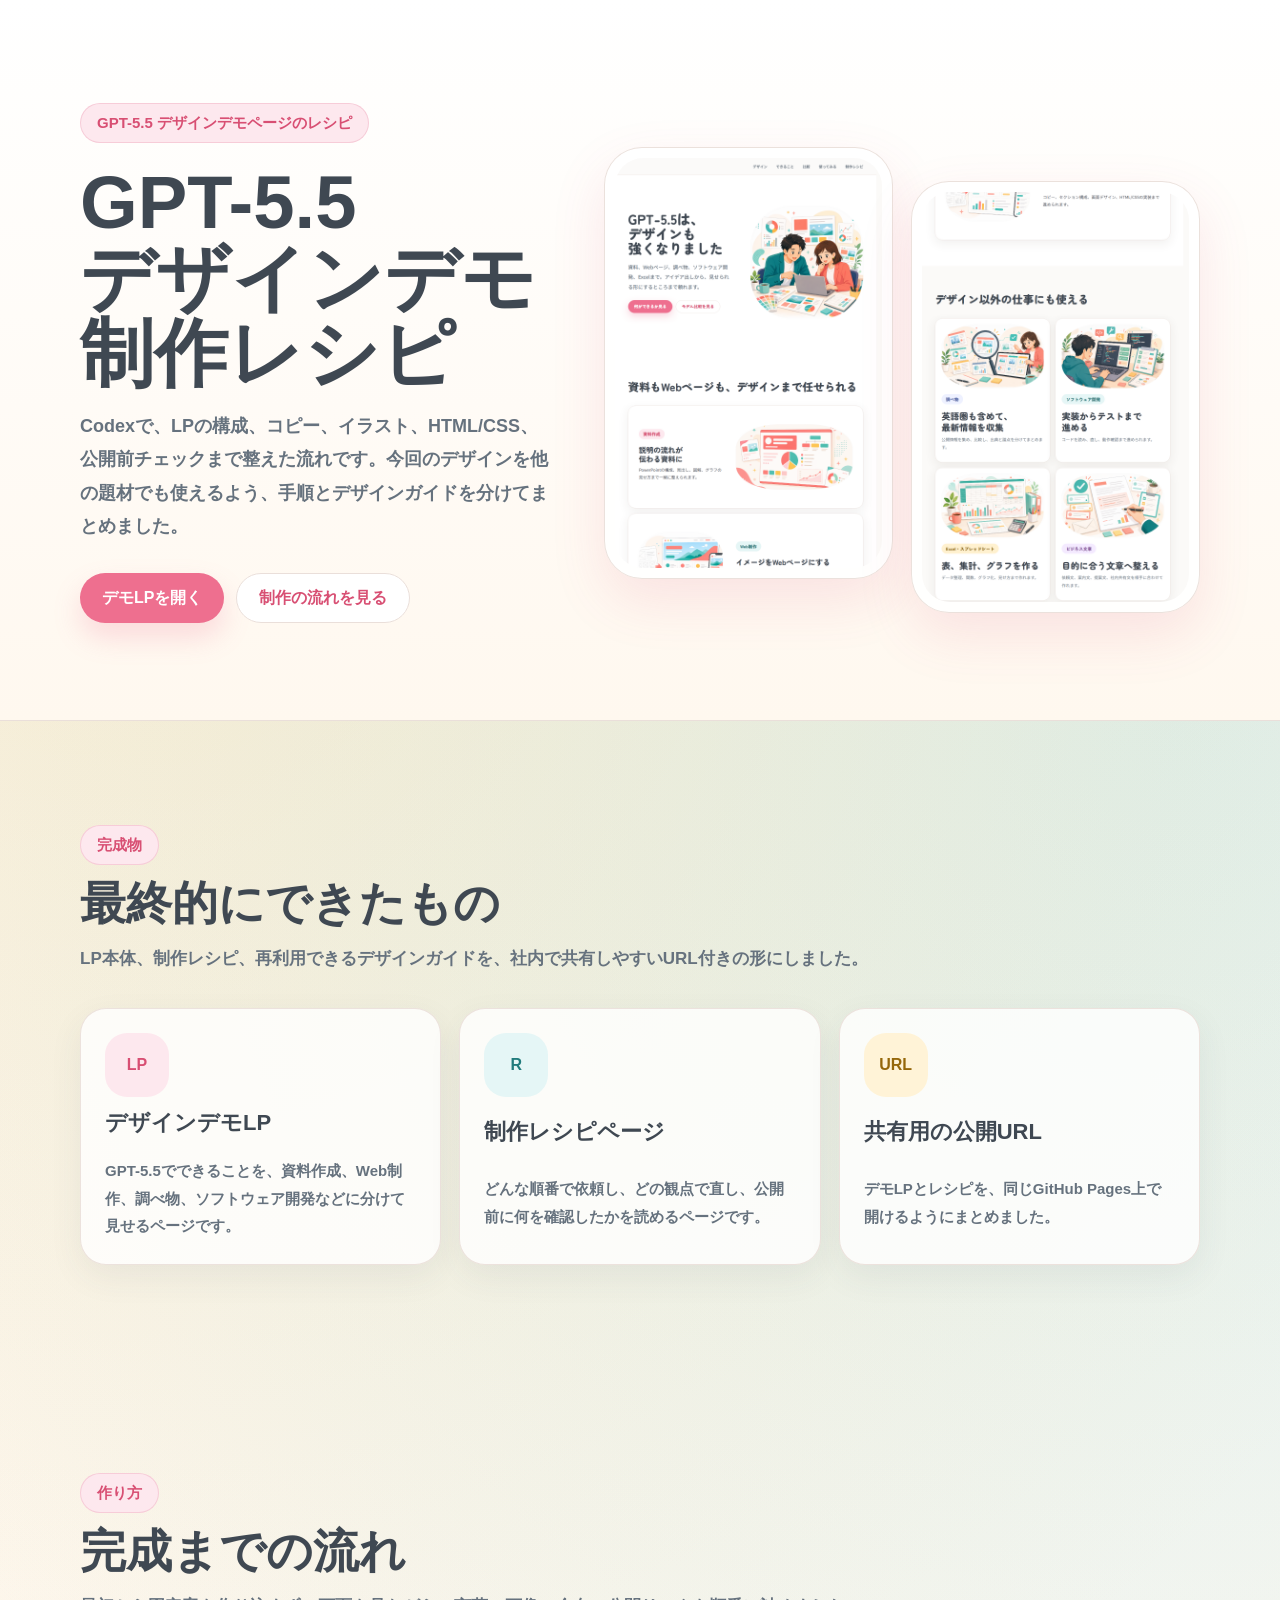
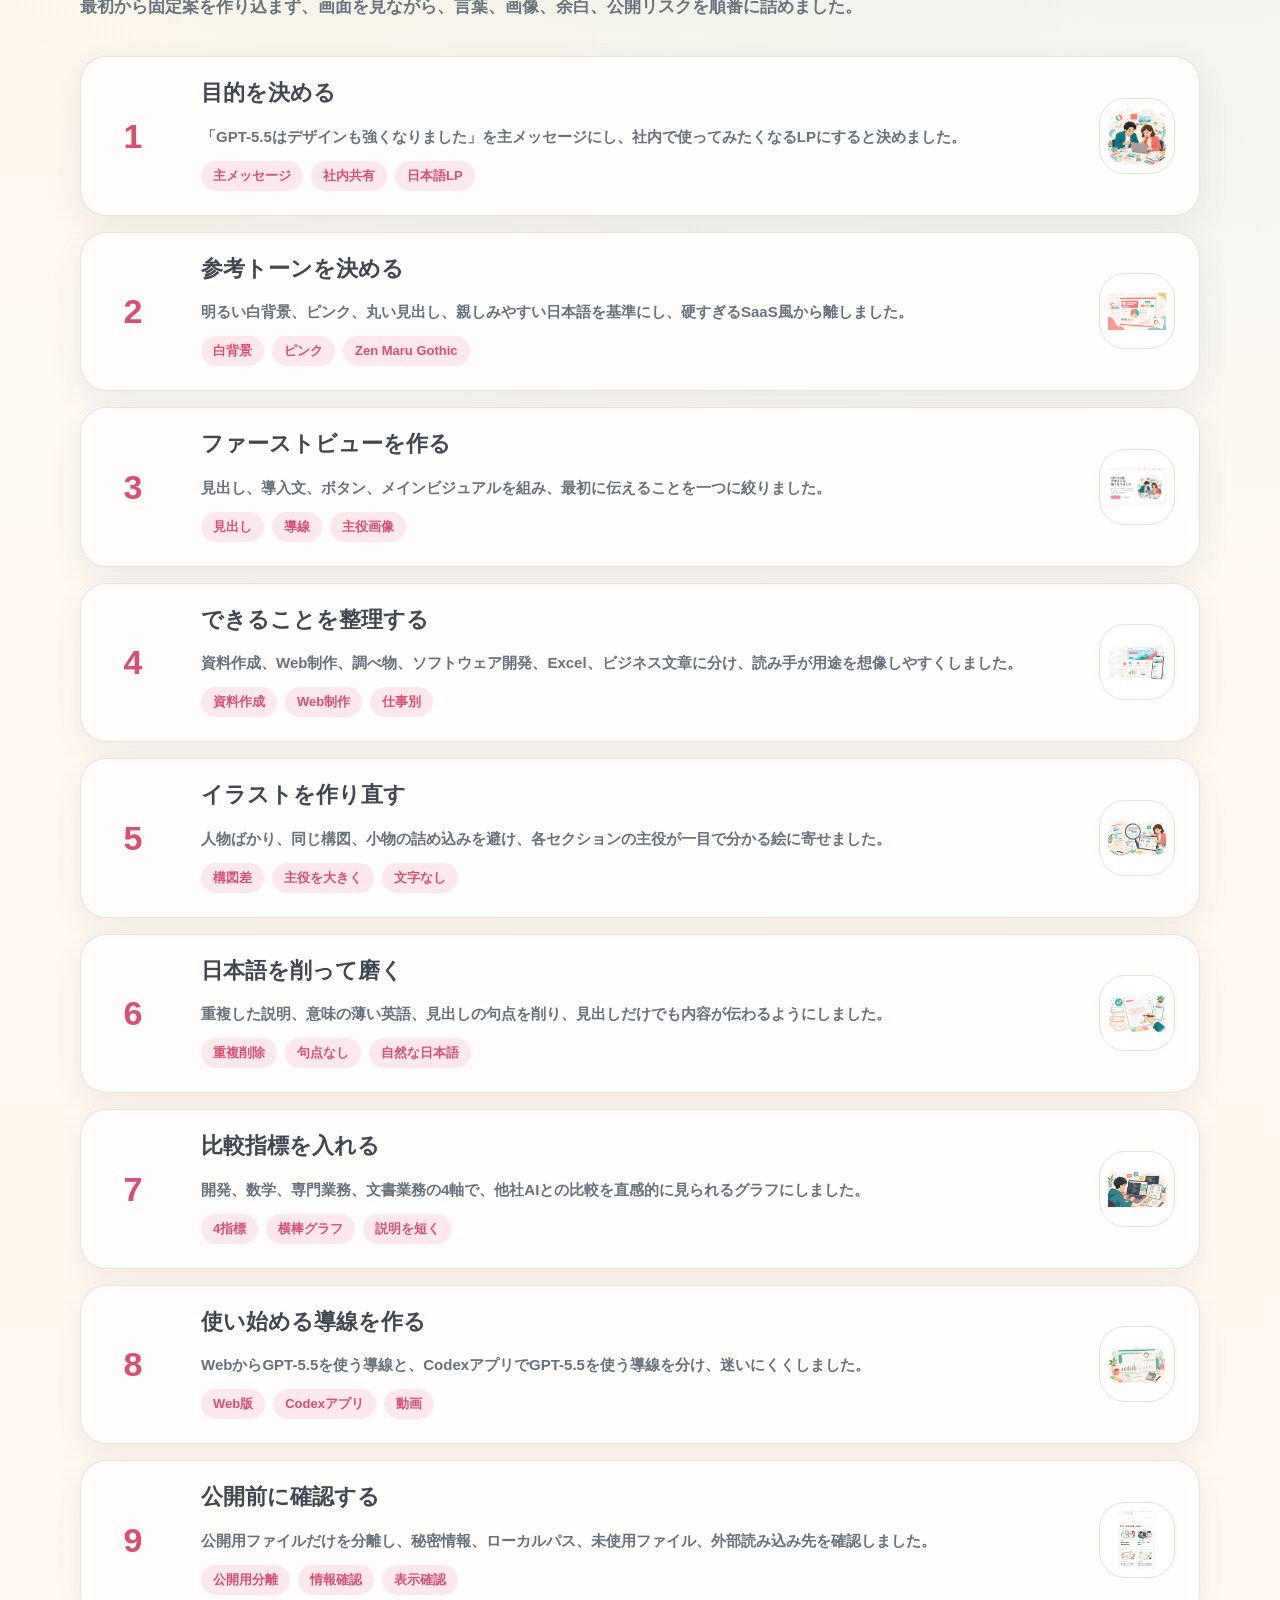
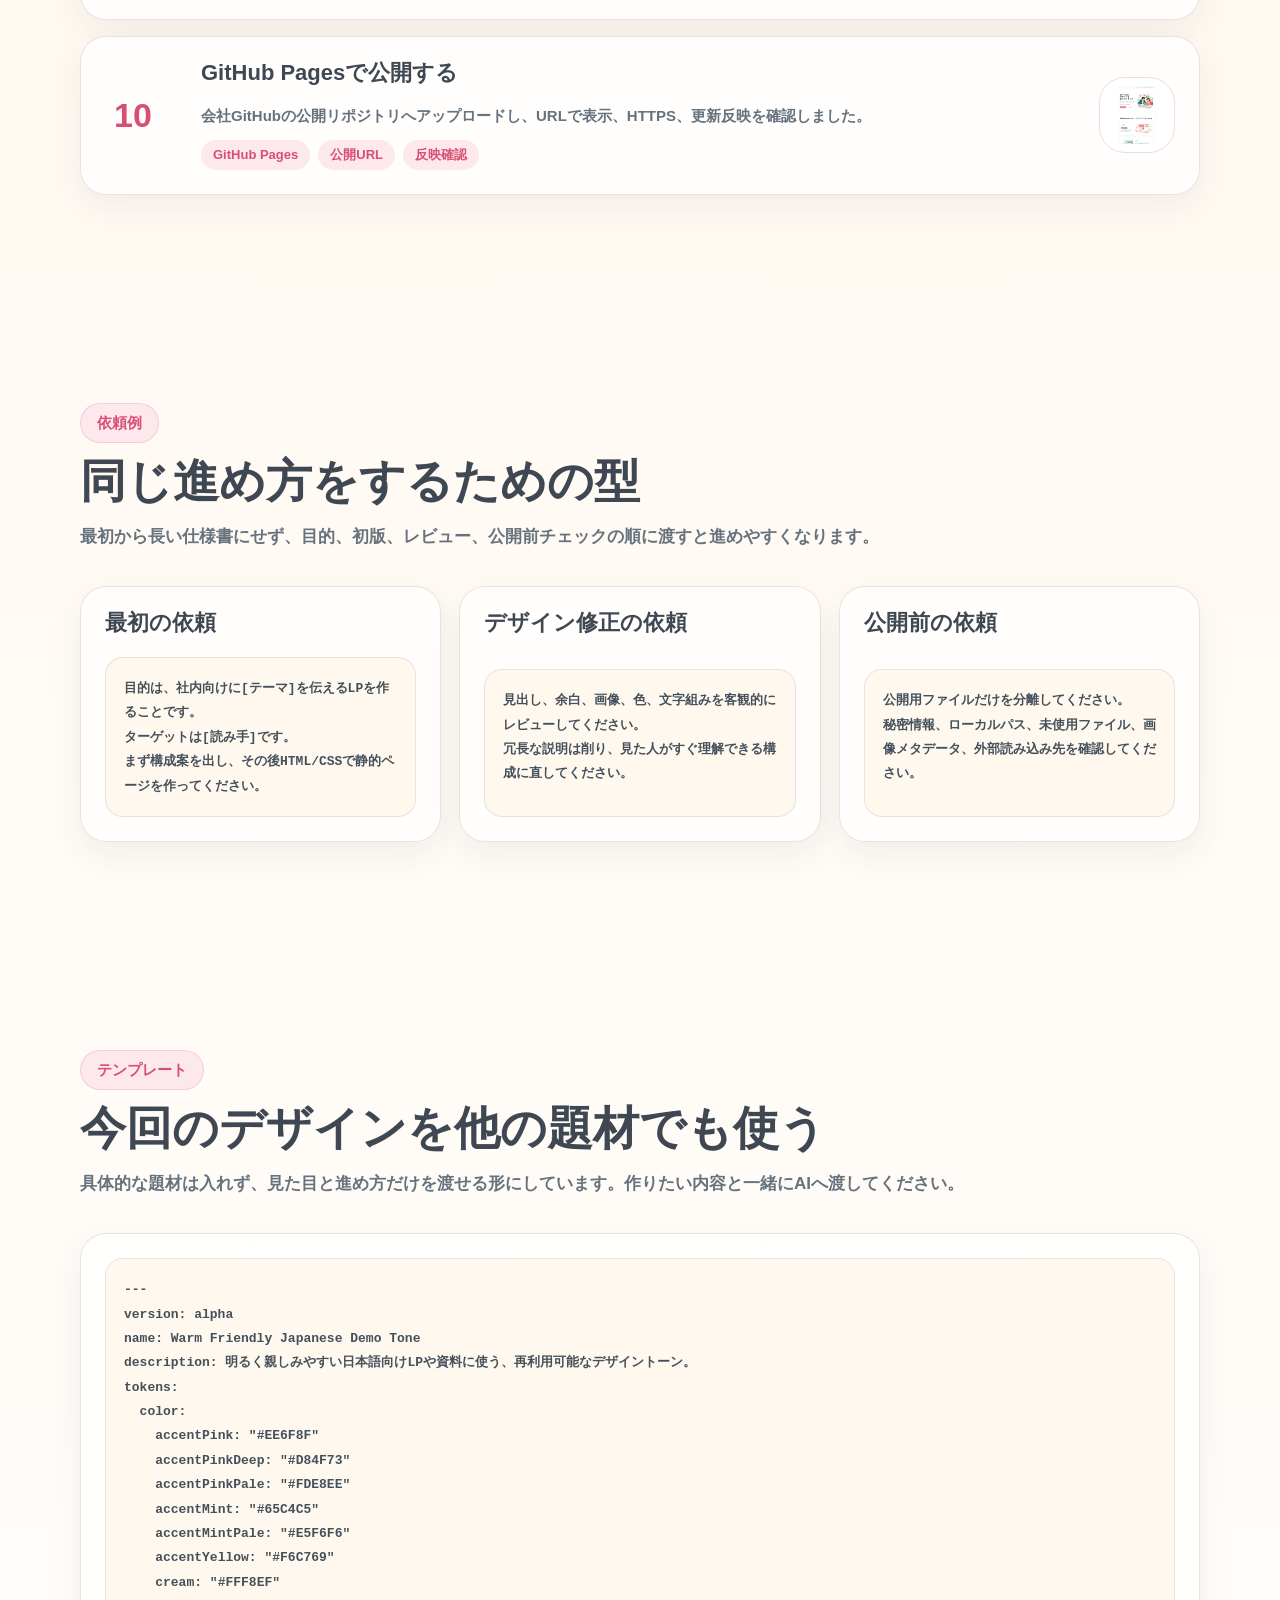
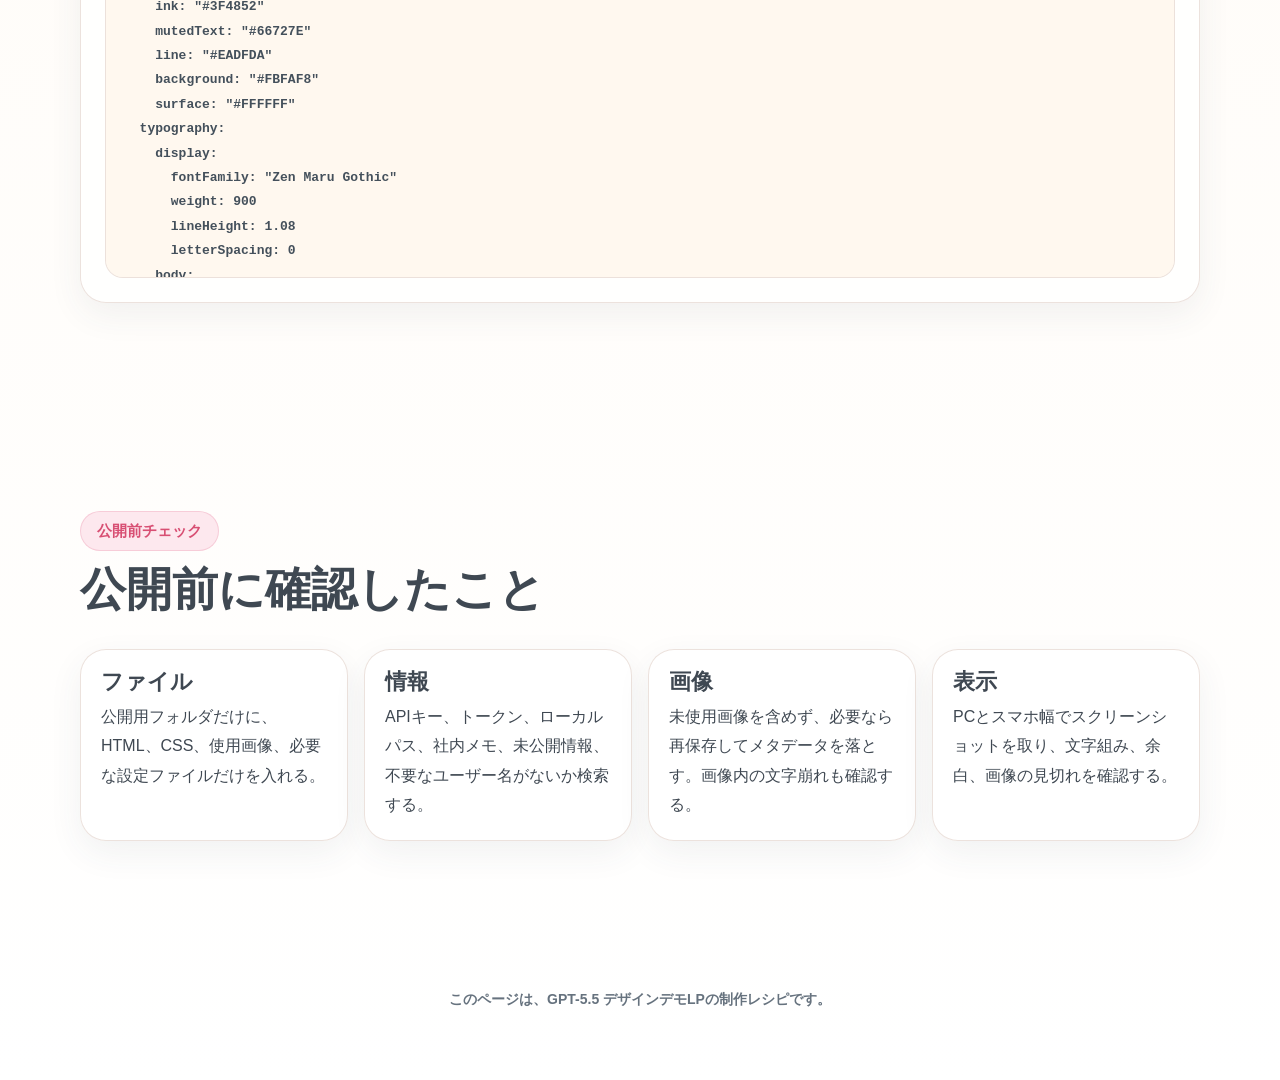
==== commit cbce5b0c: "Match recipe flow number styling" ====
--- a/recipe.html
+++ b/recipe.html
@@ -11,7 +11,7 @@
     <title>GPT-5.5 デザインデモ制作レシピ</title>
     <meta
       name="description"
-      content="GPT-5.5のデザインデモページをCodexで制作した流れと、別テーマにも使えるデザインガイドをまとめた制作レシピ。"
+      content="GPT-5.5のデザインデモページをCodexで制作した流れと、今回のデザインを他の題材でも使うためのガイドをまとめた制作レシピ。"
     />
     <link rel="preconnect" href="https://fonts.googleapis.com" />
     <link rel="preconnect" href="https://fonts.gstatic.com" crossorigin />
@@ -280,23 +280,25 @@
 
       .step {
         display: grid;
-        grid-template-columns: 70px minmax(0, 1fr) 150px;
+        grid-template-columns: 74px minmax(0, 1fr) 88px;
         gap: 22px;
         align-items: center;
-        padding: 22px;
+        padding: 24px;
       }
 
       .num {
         display: grid;
         place-items: center;
-        width: 54px;
-        height: 54px;
-        color: #fff;
-        background: var(--accent-pink);
-        border-radius: 20px;
+        width: 56px;
+        min-height: 56px;
+        color: var(--accent-pink-deep);
+        background: transparent;
+        border: 0;
+        border-radius: 0;
         font-family: "Zen Maru Gothic", sans-serif;
-        font-size: 22px;
+        font-size: 34px;
         font-weight: 900;
+        line-height: 1;
       }
 
       .step-body {
@@ -323,16 +325,20 @@
       }
 
       .step-art {
-        overflow: hidden;
-        border-radius: 999px;
-        background: rgba(229, 246, 246, 0.8);
+        display: grid;
+        place-items: center;
+        width: 76px;
+        height: 76px;
+        justify-self: end;
+        border-radius: 26px;
+        background: var(--surface);
+        border: 1px solid var(--line);
       }
 
       .step-art img {
-        display: block;
-        width: 100%;
-        aspect-ratio: 1.25;
-        object-fit: cover;
+        width: 58px;
+        height: 58px;
+        object-fit: contain;
       }
 
       .prompt-card {
@@ -402,12 +408,11 @@
         }
 
         .step {
-          grid-template-columns: 54px minmax(0, 1fr);
+          grid-template-columns: 62px minmax(0, 1fr);
         }
 
         .step-art {
-          grid-column: 1 / -1;
-          max-width: 220px;
+          display: none;
         }
       }
 
@@ -455,7 +460,7 @@
             <span class="eyebrow">GPT-5.5 デザインデモページのレシピ</span>
             <h1>GPT-5.5<br />デザインデモ<br />制作レシピ</h1>
             <p class="lead">
-              Codexで、LPの構成、コピー、イラスト、HTML/CSS、公開前チェックまで整えた流れです。別テーマで同じトーンを使えるよう、手順とデザインガイドを分けてまとめました。
+              Codexで、LPの構成、コピー、イラスト、HTML/CSS、公開前チェックまで整えた流れです。今回のデザインを他の題材でも使えるよう、手順とデザインガイドを分けてまとめました。
             </p>
             <nav class="actions" aria-label="関連リンク">
               <a class="button primary" href="./">デモLPを開く</a>
@@ -639,8 +644,8 @@
       <section id="template">
         <div class="section-head">
           <span class="eyebrow">テンプレート</span>
-          <h2>別テーマにも使えるデザインガイド</h2>
-          <p>具体的な内容は入れず、見た目と進め方だけを渡せる形にしています。作りたいテーマと一緒にAIへ渡してください。</p>
+          <h2>今回のデザインを他の題材でも使う</h2>
+          <p>具体的な題材は入れず、見た目と進め方だけを渡せる形にしています。作りたい内容と一緒にAIへ渡してください。</p>
         </div>
         <article class="template-card">
           <pre><code>---
